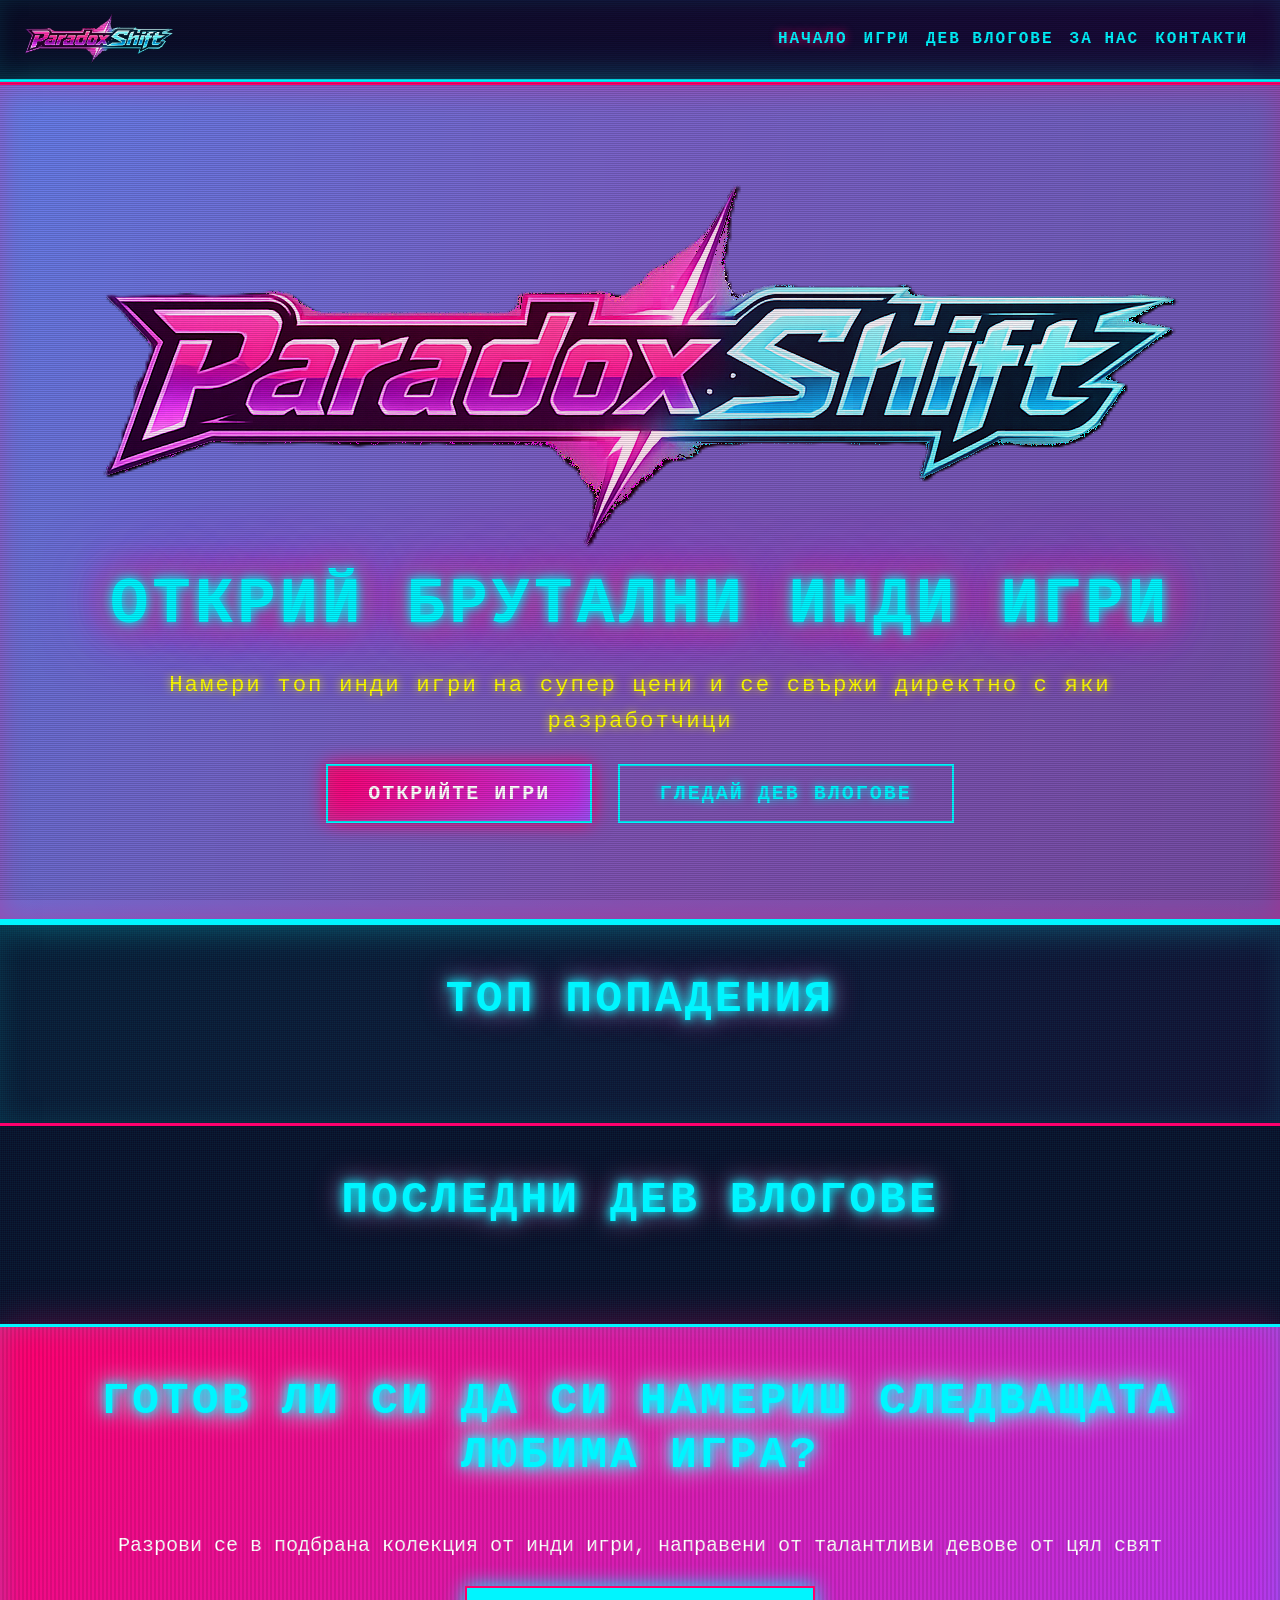
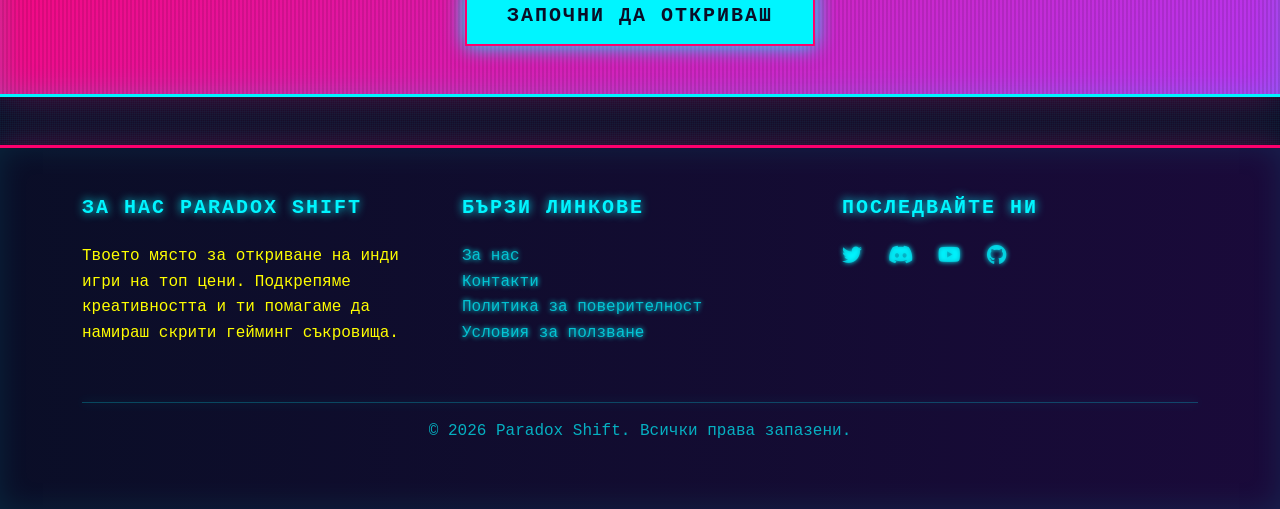
==== index.html @ 7554a859 "new update first page done, bg first page, about and contact page worked" ====
<!DOCTYPE html>
<html lang="bg">
<head>
    <meta charset="UTF-8">
    <meta name="viewport" content="width=device-width, initial-scale=1.0">
    <title>Paradox Shift - Открийте Indie Игри </title>
    
    <!--Bootstrap 5.3 CSS-->
    <link href="https://cdn.jsdelivr.net/npm/bootstrap@5.3.8/dist/css/bootstrap.min.css" rel="stylesheet" integrity="sha384-sRIl4kxILFvY47J16cr9ZwB07vP4J8+LH7qKQnuqkuIAvNWLzeN8tE5YBujZqJLB" crossorigin="anonymous">
    <!-- CSS -->
    <link rel="stylesheet" href="assets/css/style.css">
    <!-- Font Awesome -->
    <link rel="stylesheet" href="https://cdnjs.cloudflare.com/ajax/libs/font-awesome/6.4.0/css/all.min.css">
</head>
<body>
    <nav class="navbar navbar-expand-lg navbar-dark bg-dark sticky-top">
        <div class="container-fluid px-4">
            <a class="navbar-brand fw-bold" href="index.html">
                <img src="assets\media\images\ParadoxShiftLogo.png" alt = "Logo">
                </a>
            <button class="navbar-toggler" type="button" data-bs-toggle="collapse" data-bs-target="#navbarNav">
                <span class="navbar-toggler-icon"></span>
            </button>
            <div class="collapse navbar-collapse" id="navbarNav">
                <ul class="navbar-nav ms-auto">
                    <li class="nav-item"><a class="nav-link active" href="index.html">Начало</a></li>
                    <li class="nav-item"><a class="nav-link" href="pages/games.html">Игри</a></li>
                    <li class="nav-item"><a class="nav-link" href="pages/vlogs.html">Дев Влогове</a></li>
                    <li class="nav-item"><a class="nav-link" href="pages/about.html">За нас</a></li>
                    <li class="nav-item"><a class="nav-link" href="pages/contact.html">Контакти</a></li>
                </ul>
            </div>
        </div>
    </nav>
<!-- Hero Section -->
     <section class="hero bg-dark text-white py-5" style="background: linear-gradient(135deg, #667eea 0%, #764ba2 100%);">
        <div class="container py-5 text-center">
            <img src = "assets\media\images\ParadoxShiftLogo.png" alt = "Logo">
            <h1 class="display-4 fw-bold mb-4">Открий брутални инди игри</h1>
            <p class="lead mb-4">Намери топ инди игри на супер цени и се свържи директно с яки разработчици</p>
            <a href="pages/games.html" class="btn btn-primary btn-lg me-3">Открийте игри</a>
            <a href="pages/vlogs.html" class="btn btn-outline-light btn-lg">Гледай дев влогове</a>
        </div>
    </section>

    <!-- Featured Games  -->
    <section class="py-5 bg-light">
        <div class="container">
            <h2 class="text-center mb-5">Топ попадения</h2>
            <div id="featuredGames" class="row g-4">
            </div>
        </div>
    </section>

    <!-- Latest Vlogs  -->
    <section class="py-5">
        <div class="container">
            <h2 class="text-center mb-5">Последни дев влогове</h2>
            <div id="latestVlogs" class="row g-4">
            </div>
        </div>
    </section>

    <!-- CTA Section -->
    <section class="bg-primary text-white py-5">
        <div class="container text-center">
            <h2 class="mb-4">Готов ли си да си намериш следващата любима игра?</h2>
            <p class="lead mb-4">Разрови се в подбрана колекция от инди игри, направени от талантливи девове от цял свят</p>
            <a href="pages/games.html" class="btn btn-light btn-lg">Започни да откриваш</a>
        </div>
    </section>

    <footer class="bg-dark text-white py-5 mt-5">
        <div class="container">
            <div class="row">
                <div class="col-md-4 mb-4">
                    <h5>За нас Paradox Shift</h5>
                    <p>Твоето място за откриване на инди игри на топ цени. Подкрепяме креативността и ти помагаме да намираш скрити гейминг съкровища.</p>
                </div>
                <div class="col-md-4 mb-4">
                    <h5>Бързи линкове</h5>
                    <ul class="list-unstyled">
                        <li><a href="pages/about.html" class="text-white-50 text-decoration-none">За нас </a></li>
                        <li><a href="pages/contact.html" class="text-white-50 text-decoration-none">Контакти</a></li>
                        <li><a href="#" class="text-white-50 text-decoration-none">Политика за поверителност</a></li>
                        <li><a href="#" class="text-white-50 text-decoration-none">Условия за ползване</a></li>
                    </ul>
                </div>
                <div class="col-md-4 mb-4">
                    <h5>Последвайте ни</h5>
                    <a href="#" class="text-white-50 me-3 text-decoration-none"><i class="fab fa-twitter fa-lg"></i></a>
                    <a href="#" class="text-white-50 me-3 text-decoration-none"><i class="fab fa-discord fa-lg"></i></a>
                    <a href="#" class="text-white-50 me-3 text-decoration-none"><i class="fab fa-youtube fa-lg"></i></a>
                    <a href="#" class="text-white-50 text-decoration-none"><i class="fab fa-github fa-lg"></i></a>
                </div>
            </div>
            <hr class="bg-white-50">
            <p class="text-center text-white-50">© 2026 Paradox Shift. Всички права запазени.</p>
        </div>
    </footer>

    <script src="https://code.jquery.com/jquery-3.6.0.min.js"></script>
    <script src="https://cdn.jsdelivr.net/npm/bootstrap@5.3.0/dist/js/bootstrap.bundle.min.js"></script>
</body>
</html>
---- assets/css/style.css ----
:root {
    --neon-pink: #FF006E;
    --neon-cyan: #00F5FF;
    --neon-purple: #B537F2;
    --neon-green: #39FF14;
    --neon-yellow: #FFFF00;
    --dark-bg: #0a0e27;
    --grid-color: rgba(0, 245, 255, 0.03);
    --retro-red: #FF3333;
    --retro-blue: #0066FF;
}

* {
    margin: 0;
    padding: 0;
    box-sizing: border-box;
}

body {
    font-family: 'Courier New', 'Courier', monospace;
    background-color: var(--dark-bg);
    color: var(--neon-cyan);
    line-height: 1.6;
    background-image: 
        repeating-linear-gradient(
            0deg,
            rgba(0, 245, 255, 0.03) 0px,
            rgba(0, 245, 255, 0.03) 1px,
            transparent 1px,
            transparent 2px
        ),
        repeating-linear-gradient(
            90deg,
            rgba(0, 245, 255, 0.03) 0px,
            rgba(0, 245, 255, 0.03) 1px,
            transparent 1px,
            transparent 2px
        );
    background-size: 50px 50px;
    position: relative;
}

body::before {
    content: '';
    position: fixed;
    top: 0;
    left: 0;
    width: 100%;
    height: 100%;
    background: repeating-linear-gradient(
        0deg,
        rgba(0, 0, 0, 0.15),
        rgba(0, 0, 0, 0.15) 1px,
        transparent 1px,
        transparent 2px
    );
    pointer-events: none;
    z-index: 999;
}

/* blob-anim */

.blob-container {
    position: fixed;
    top: 0;
    left: 0;
    width: 100%;
    height: 100%;
    background: linear-gradient(135deg, #0a0e27 0%, #1a0a3a 100%);
    z-index: 0;
    overflow: hidden;
}

.blob {
    position: absolute;
    border-radius: 40% 60% 70% 30% / 40% 50% 60% 50%;
    background: linear-gradient(45deg, var(--neon-pink), var(--neon-purple));
    opacity: 0.4;
    filter: blur(80px);
    mix-blend-mode: screen;
    box-shadow: 0 0 80px var(--neon-pink), 0 0 120px var(--neon-purple);
}

.blob-1 {
    width: 400px;
    height: 400px;
    top: -10%;
    right: -5%;
    animation: blob-animation 8s infinite;
    background: linear-gradient(45deg, var(--neon-cyan), var(--neon-blue));
    box-shadow: 0 0 80px var(--neon-cyan), 0 0 120px var(--retro-blue);
}

.blob-2 {
    width: 350px;
    height: 350px;
    bottom: -10%;
    left: 5%;
    animation: blob-animation 9s infinite;
    animation-delay: -2s;
    background: linear-gradient(45deg, var(--neon-pink), var(--neon-yellow));
    box-shadow: 0 0 80px var(--neon-pink), 0 0 120px var(--neon-yellow);
}

.blob-3 {
    width: 300px;
    height: 300px;
    top: 50%;
    left: 50%;
    animation: blob-animation 7s infinite;
    animation-delay: -4s;
    background: linear-gradient(45deg, var(--neon-purple), var(--neon-green));
    box-shadow: 0 0 80px var(--neon-purple), 0 0 120px var(--neon-green);
}

@keyframes blob-animation {
    0%, 100% {
        transform: translate(0, 0) scale(1);
    }
    25% {
        transform: translate(30px, -50px) scale(1.1);
    }
    50% {
        transform: translate(-20px, 20px) scale(0.9);
    }
    75% {
        transform: translate(50px, 50px) scale(1.05);
    }
}

/* navbar */

.navbar {
    background: linear-gradient(90deg, var(--dark-bg) 0%, #1a0a3a 100%) !important;
    border-bottom: 3px solid var(--neon-cyan);
    box-shadow: 0 0 20px rgba(0, 245, 255, 0.5), inset 0 0 20px rgba(0, 245, 255, 0.1);
    backdrop-filter: blur(10px);
}



.nav-link {
    color: var(--neon-cyan) !important;
    font-weight: 600;
    letter-spacing: 2px;
    position: relative;
    transition: all 0.3s ease;
    text-transform: uppercase;
}

.nav-link::after {
    content: '';
    position: absolute;
    bottom: -5px;
    left: 0;
    width: 0;
    height: 2px;
    background: var(--neon-pink);
    box-shadow: 0 0 10px var(--neon-pink);
    transition: width 0.3s ease;
}

.nav-link:hover {
    color: var(--neon-pink) !important;
    text-shadow: 0 0 10px var(--neon-pink);
}

.nav-link:hover::after {
    width: 100%;
}

.nav-link.active {
    color: var(--neon-pink) !important;
    text-shadow: 0 0 10px var(--neon-pink);
}

/* hero section*/

.hero {
    background: linear-gradient(135deg, rgba(255, 0, 110, 0.1) 0%, rgba(181, 55, 242, 0.1) 100%);
    backdrop-filter: blur(10px);
    border-top: 3px solid var(--neon-pink);
    border-bottom: 3px solid var(--neon-cyan);
    min-height: 500px;
    display: flex;
    align-items: center;
    position: relative;
    overflow: hidden;
    box-shadow: 
        inset 0 0 30px rgba(255, 0, 110, 0.3),
        0 0 40px rgba(0, 245, 255, 0.3);
}

.hero::before {
    content: '';
    position: absolute;
    top: 0;
    left: 0;
    right: 0;
    bottom: 0;
    background: linear-gradient(90deg, transparent 0%, rgba(255, 0, 110, 0.1) 50%, transparent 100%);
    animation: shimmer 3s infinite;
    pointer-events: none;
}

@keyframes shimmer {
    0%, 100% {
        transform: translateX(-100%);
    }
    50% {
        transform: translateX(100%);
    }
}

.hero h1 {
    font-size: 4rem;
    font-weight: 900;
    letter-spacing: 4px;
    text-transform: uppercase;
    color: var(--neon-cyan);
    text-shadow: 
        0 0 10px var(--neon-cyan),
        0 0 20px var(--neon-cyan),
        0 0 30px var(--neon-pink),
        0 0 40px var(--neon-pink),
        0 0 70px var(--neon-purple),
        0 0 80px var(--neon-purple);
    animation: neon-flicker 0.15s infinite;
    position: relative;
    z-index: 1;
}

.hero p {
    font-size: 1.4rem;
    color: var(--neon-yellow);
    text-shadow: 0 0 10px var(--neon-yellow);
    letter-spacing: 2px;
    animation: neon-flicker 0.15s infinite 0.05s;
    position: relative;
    z-index: 1;
}

@keyframes neon-flicker {
    0%, 19%, 21%, 23%, 25%, 54%, 56%, 100% {
        text-shadow: 0 0 10px rgba(255, 0, 110, 0.8), 0 0 20px rgba(255, 0, 110, 0.8);
        opacity: 1;
    }
    20%, 24%, 55% {
        text-shadow: none;
        opacity: 0.8;
    }
}

/* buttons */

.btn {
    border-radius: 0;
    padding: 0.8rem 2.5rem;
    font-weight: 700;
    letter-spacing: 2px;
    text-transform: uppercase;
    position: relative;
    border: 2px solid;
    transition: all 0.3s ease;
    font-family: 'Courier New', monospace;
}

.btn-primary {
    background: linear-gradient(135deg, var(--neon-pink) 0%, var(--neon-purple) 100%);
    border-color: var(--neon-cyan);
    color: white;
    box-shadow: 
        0 0 20px var(--neon-pink),
        inset 0 0 20px rgba(0, 245, 255, 0.2);
}

.btn-primary:hover {
    background: linear-gradient(135deg, var(--neon-cyan) 0%, var(--neon-green) 100%);
    border-color: var(--neon-pink);
    color: var(--dark-bg);
    box-shadow: 
        0 0 30px var(--neon-cyan),
        0 0 40px var(--neon-green),
        inset 0 0 20px rgba(255, 0, 110, 0.2);
    transform: translateY(-3px);
}

.btn-primary:active {
    transform: translateY(-1px);
}

.btn-outline-light {
    border-color: var(--neon-cyan);
    color: var(--neon-cyan);
    text-shadow: 0 0 10px var(--neon-cyan);
}

.btn-outline-light:hover {
    background: var(--neon-cyan);
    color: var(--dark-bg);
    box-shadow: 0 0 30px var(--neon-cyan);
    text-shadow: none;
}

.btn-light {
    background: var(--neon-cyan);
    border-color: var(--neon-pink);
    color: var(--dark-bg);
    font-weight: 700;
    box-shadow: 0 0 20px var(--neon-cyan);
}

.btn-light:hover {
    background: var(--neon-pink);
    color: white;
    box-shadow: 0 0 30px var(--neon-pink);
    border-color: var(--neon-cyan);
}

/* sections */

section {
    position: relative;
    z-index: 1;
}

section h2 {
    font-size: 2.8rem;
    font-weight: 900;
    letter-spacing: 3px;
    text-transform: uppercase;
    margin-bottom: 3rem;
    position: relative;
    padding-bottom: 1.5rem;
    color: var(--neon-cyan);
    text-shadow: 
        0 0 10px var(--neon-cyan),
        0 0 20px var(--neon-cyan),
        0 0 30px var(--neon-pink);
}

section h2 span::after {
    content: '';
    position: absolute;
    bottom: 0;
    left: 50%;
    transform: translateX(-50%);
    width: 200px;
    height: 4px;
    background: linear-gradient(90deg, transparent, var(--neon-cyan), transparent);
    box-shadow: 0 0 20px var(--neon-cyan);
}

/*featured game section*/
.bg-light {
    background: linear-gradient(135deg, rgba(0, 245, 255, 0.05) 0%, rgba(181, 55, 242, 0.05) 100%) !important;
    border-top: 3px solid var(--neon-cyan);
    border-bottom: 3px solid var(--neon-pink);
    box-shadow: inset 0 0 30px rgba(0, 245, 255, 0.1);
}

/* cta section */

.bg-primary {
    background: linear-gradient(135deg, var(--neon-pink) 0%, var(--neon-purple) 100%) !important;
    border-top: 3px solid var(--neon-cyan);
    border-bottom: 3px solid var(--neon-cyan);
    box-shadow: 
        inset 0 0 30px rgba(0, 245, 255, 0.2),
        0 0 40px rgba(255, 0, 110, 0.3);
    position: relative;
}

.bg-primary::before {
    content: '';
    position: absolute;
    top: 0;
    left: 0;
    right: 0;
    bottom: 0;
    background: repeating-linear-gradient(
        90deg,
        transparent,
        transparent 2px,
        rgba(0, 0, 0, 0.1) 2px,
        rgba(0, 0, 0, 0.1) 4px
    );
    pointer-events: none;
}

.bg-primary h2 {
    color: var(--neon-cyan);
    text-shadow: 
        0 0 10px var(--neon-cyan),
        0 0 20px var(--neon-cyan),
        0 0 30px white;
}

/* footer */

footer {
    background: linear-gradient(90deg, var(--dark-bg) 0%, #1a0a3a 100%);
    border-top: 3px solid var(--neon-pink);
    box-shadow: 0 0 30px rgba(255, 0, 110, 0.3), inset 0 0 30px rgba(0, 245, 255, 0.1);
    position: relative;
}

footer h5 {
    color: var(--neon-cyan);
    text-transform: uppercase;
    font-weight: 900;
    letter-spacing: 2px;
    text-shadow: 0 0 10px var(--neon-cyan);
    margin-bottom: 1.5rem;
}

footer p {
    color: var(--neon-yellow);
}

footer a {
    color: var(--neon-cyan);
    text-decoration: none;
    transition: all 0.3s ease;
    text-shadow: 0 0 5px var(--neon-cyan);
}

footer a:hover {
    color: var(--neon-pink);
    text-shadow: 0 0 10px var(--neon-pink);
}

footer hr {
    border-color: var(--neon-cyan) !important;
    box-shadow: 0 0 10px var(--neon-cyan);
}
/* ==========================================
   FORMS
   ========================================== */

.form-control,
.form-select {
    background: linear-gradient(135deg, rgba(0, 245, 255, 0.05) 0%, rgba(181, 55, 242, 0.05) 100%);
    border: 2px solid var(--neon-cyan);
    color: var(--neon-cyan);
    border-radius: 0;
    padding: 0.75rem 1.5rem;
    transition: all 0.3s ease;
    box-shadow: inset 0 0 10px rgba(0, 245, 255, 0.1);
}

.form-control::placeholder {
    color: rgba(0, 245, 255, 0.5);
}

.form-control:focus,
.form-select:focus {
    border-color: var(--neon-pink);
    box-shadow: 
        0 0 20px var(--neon-pink),
        inset 0 0 10px rgba(255, 0, 110, 0.2);
    color: var(--neon-pink);
}

.form-label {
    color: var(--neon-cyan);
    font-weight: 700;
    text-transform: uppercase;
    letter-spacing: 1px;
    text-shadow: 0 0 5px var(--neon-cyan);
}

/* ==========================================
   UTILITIES
   ========================================== */

.text-white-50 {
    color: rgba(0, 245, 255, 0.7) !important;
}

.text-white-50:hover {
    color: var(--neon-pink) !important;
}

/* Content above background */
body > *:not(.blob-container) {
    position: relative;
    z-index: 1;
}

/* Remove default styles interference */
.navbar-dark .navbar-nav .nav-link {
    color: var(--neon-cyan) !important;
}
/*Logo size */
.navbar-brand img {
    width: 150px;
    height: auto;
    margin-right: 10px;
}

/* Or if using an icon with text */
.navbar-brand {
    max-width: 200px;
}

.about-section {
    padding: 2rem;
    background: linear-gradient(135deg, rgba(0, 245, 255, 0.1) 0%, rgba(181, 55, 242, 0.1) 100%);
    border: 2px solid var(--neon-cyan);
    border-radius: 0;
    box-shadow: 0 0 20px rgba(0, 245, 255, 0.3);
}

.about-section h2 {
    margin-bottom: 1.5rem;
}

.about-section p {
    color: var(--neon-cyan);
    line-height: 1.8;
    margin-bottom: 1.5rem;
}

.mission-image {
    text-align: center;
    color: var(--neon-pink);
    font-size: 6rem;
    animation: float-icon 3s ease-in-out infinite;
}

@keyframes float-icon {
    0%, 100% {
        transform: translateY(0);
    }
    50% {
        transform: translateY(-20px);
    }
}

/* Value Cards */
.value-card {
    background: linear-gradient(135deg, rgba(255, 0, 110, 0.1) 0%, rgba(181, 55, 242, 0.1) 100%);
    border: 2px solid var(--neon-pink);
    padding: 2rem;
    text-align: center;
    transition: all 0.3s ease;
    border-radius: 0;
    box-shadow: 0 0 15px rgba(255, 0, 110, 0.3);
}

.value-card:hover {
    border-color: var(--neon-cyan);
    box-shadow: 0 0 25px rgba(0, 245, 255, 0.5);
    transform: translateY(-10px);
}

.value-icon {
    font-size: 3rem;
    color: var(--neon-cyan);
    margin-bottom: 1rem;
    text-shadow: 0 0 20px var(--neon-cyan);
}

.value-card h4 {
    color: var(--neon-yellow);
    text-transform: uppercase;
    letter-spacing: 2px;
    font-weight: 700;
    margin-bottom: 1rem;
    text-shadow: 0 0 10px var(--neon-yellow);
}

.value-card p {
    color: var(--neon-cyan);
}

/* Team Members */
.team-member {
    background: linear-gradient(135deg, rgba(181, 55, 242, 0.1) 0%, rgba(0, 245, 255, 0.1) 100%);
    border: 2px solid var(--neon-purple);
    padding: 2rem;
    text-align: center;
    transition: all 0.3s ease;
    border-radius: 0;
    box-shadow: 0 0 15px rgba(181, 55, 242, 0.3);
}

.team-member:hover {
    border-color: var(--neon-cyan);
    box-shadow: 0 0 25px rgba(0, 245, 255, 0.5);
    transform: scale(1.05);
}

.member-avatar {
    color: var(--neon-cyan);
    margin-bottom: 1.5rem;
    text-shadow: 0 0 20px var(--neon-cyan);
}

.team-member h4 {
    color: var(--neon-yellow);
    text-transform: uppercase;
    letter-spacing: 2px;
    font-weight: 700;
    margin-bottom: 0.5rem;
    text-shadow: 0 0 10px var(--neon-yellow);
}

.team-member .role {
    color: var(--neon-pink);
    font-weight: 700;
    text-transform: uppercase;
    letter-spacing: 1px;
    margin-bottom: 1rem;
}

.team-member .description {
    color: var(--neon-cyan);
    font-size: 0.9rem;
}

/* Stats Section */
.stat-card {
    background: linear-gradient(135deg, rgba(0, 245, 255, 0.1) 0%, rgba(255, 0, 110, 0.1) 100%);
    border: 2px solid var(--neon-cyan);
    padding: 2rem;
    border-radius: 0;
    box-shadow: 0 0 20px rgba(0, 245, 255, 0.3);
    transition: all 0.3s ease;
}

.stat-card:hover {
    border-color: var(--neon-pink);
    box-shadow: 0 0 30px rgba(255, 0, 110, 0.5);
    transform: translateY(-5px);
}

.stat-number h3 {
    color: var(--neon-pink);
    font-size: 2.5rem;
    font-weight: 900;
    text-shadow: 0 0 20px var(--neon-pink);
    margin-bottom: 0.5rem;
}

.stat-card p {
    color: var(--neon-cyan);
    font-weight: 700;
    text-transform: uppercase;
    letter-spacing: 1px;
}

/* ==========================================
   CONTACT PAGE STYLES
   ========================================== */

.contact-form-container {
    background: linear-gradient(135deg, rgba(0, 245, 255, 0.1) 0%, rgba(181, 55, 242, 0.1) 100%);
    border: 2px solid var(--neon-cyan);
    padding: 3rem;
    border-radius: 0;
    box-shadow: 
        0 0 30px rgba(0, 245, 255, 0.3),
        inset 0 0 20px rgba(0, 245, 255, 0.1);
}

.contact-form-container h2 {
    margin-bottom: 2rem;
}

/* Contact Info Cards */
.contact-info-card {
    background: linear-gradient(135deg, rgba(255, 0, 110, 0.1) 0%, rgba(181, 55, 242, 0.1) 100%);
    border: 2px solid var(--neon-pink);
    padding: 2rem;
    border-radius: 0;
    box-shadow: 0 0 20px rgba(255, 0, 110, 0.3);
    transition: all 0.3s ease;
}

.contact-info-card:hover {
    border-color: var(--neon-cyan);
    box-shadow: 0 0 30px rgba(0, 245, 255, 0.5);
    transform: translateY(-5px);
}

.info-icon {
    font-size: 2rem;
    color: var(--neon-cyan);
    margin-bottom: 1rem;
    text-shadow: 0 0 15px var(--neon-cyan);
}

.contact-info-card h5 {
    color: var(--neon-yellow);
    text-transform: uppercase;
    letter-spacing: 2px;
    font-weight: 700;
    margin-bottom: 1rem;
    text-shadow: 0 0 10px var(--neon-yellow);
}

.contact-info-card p {
    color: var(--neon-cyan);
    margin-bottom: 0.5rem;
}

.contact-info-card .small {
    color: rgba(0, 245, 255, 0.7);
}

.contact-link {
    color: var(--neon-pink);
    text-decoration: none;
    transition: all 0.3s ease;
    text-shadow: 0 0 10px var(--neon-pink);
}

.contact-link:hover {
    color: var(--neon-cyan);
    text-shadow: 0 0 15px var(--neon-cyan);
}

/* Social Links */
.social-links {
    display: flex;
    flex-wrap: wrap;
    justify-content: center;
    gap: 2rem;
}

.social-link {
    display: flex;
    flex-direction: column;
    align-items: center;
    gap: 0.5rem;
    color: var(--neon-cyan);
    text-decoration: none;
    transition: all 0.3s ease;
    padding: 1.5rem;
    border: 2px solid var(--neon-cyan);
    border-radius: 0;
    box-shadow: 0 0 15px rgba(0, 245, 255, 0.3);
    font-weight: 700;
    text-transform: uppercase;
    letter-spacing: 1px;
    font-size: 1.2rem;
}

.social-link i {
    font-size: 2rem;
}

.social-link:hover {
    color: var(--neon-pink);
    border-color: var(--neon-pink);
    box-shadow: 0 0 25px rgba(255, 0, 110, 0.5);
    transform: translateY(-5px);
}

/* Accordion Styling */
.accordion-item {
    background: linear-gradient(135deg, rgba(0, 245, 255, 0.05) 0%, rgba(181, 55, 242, 0.05) 100%);
    border: 1px solid var(--neon-cyan);
    margin-bottom: 1rem;
    border-radius: 0;
}

.accordion-button {
    background: transparent;
    color: var(--neon-cyan);
    font-weight: 700;
    text-transform: uppercase;
    letter-spacing: 1px;
    box-shadow: none;
    border: none;
}

.accordion-button:not(.collapsed) {
    background: linear-gradient(135deg, rgba(0, 245, 255, 0.1) 0%, rgba(181, 55, 242, 0.1) 100%);
    color: var(--neon-pink);
    box-shadow: inset 0 0 10px rgba(0, 245, 255, 0.1);
}

.accordion-button:hover {
    color: var(--neon-pink);
}

.accordion-body {
    color: var(--neon-cyan);
    border-top: 1px solid var(--neon-cyan);
}

/* Form Styling Enhancements */
.form-check-input {
    border: 2px solid var(--neon-cyan);
    background-color: transparent;
}

.form-check-input:checked {
    background-color: var(--neon-pink);
    border-color: var(--neon-pink);
    box-shadow: 0 0 10px var(--neon-pink);
}

.form-check-label {
    color: var(--neon-cyan);
    margin-left: 0.5rem;
}
/* ==========================================
   RESPONSIVE DESIGN
   ========================================== */

@media (max-width: 768px) {
    .hero h1 {
        font-size: 2.5rem;
    }

    section h2 {
        font-size: 2rem;
    }

    .navbar-brand {
        font-size: 1.4rem;
    }

    .btn {
        padding: 0.7rem 1.8rem;
        font-size: 0.9rem;
    }
}

@media (max-width: 480px) {
    .hero h1 {
        font-size: 1.8rem;
    }

    .hero p {
        font-size: 1rem;
    }

    section h2 {
        font-size: 1.5rem;
    }

    .game-card img {
        height: 180px;
    }
}
/* ==========================================
   RESPONSIVE CONTACT
   ========================================== */

@media (max-width: 768px) {
    .contact-form-container {
        padding: 1.5rem;
    }

    .social-links {
        gap: 1rem;
    }

    .social-link {
        padding: 1rem;
        font-size: 0.9rem;
    }

    .social-link i {
        font-size: 1.5rem;
    }
}
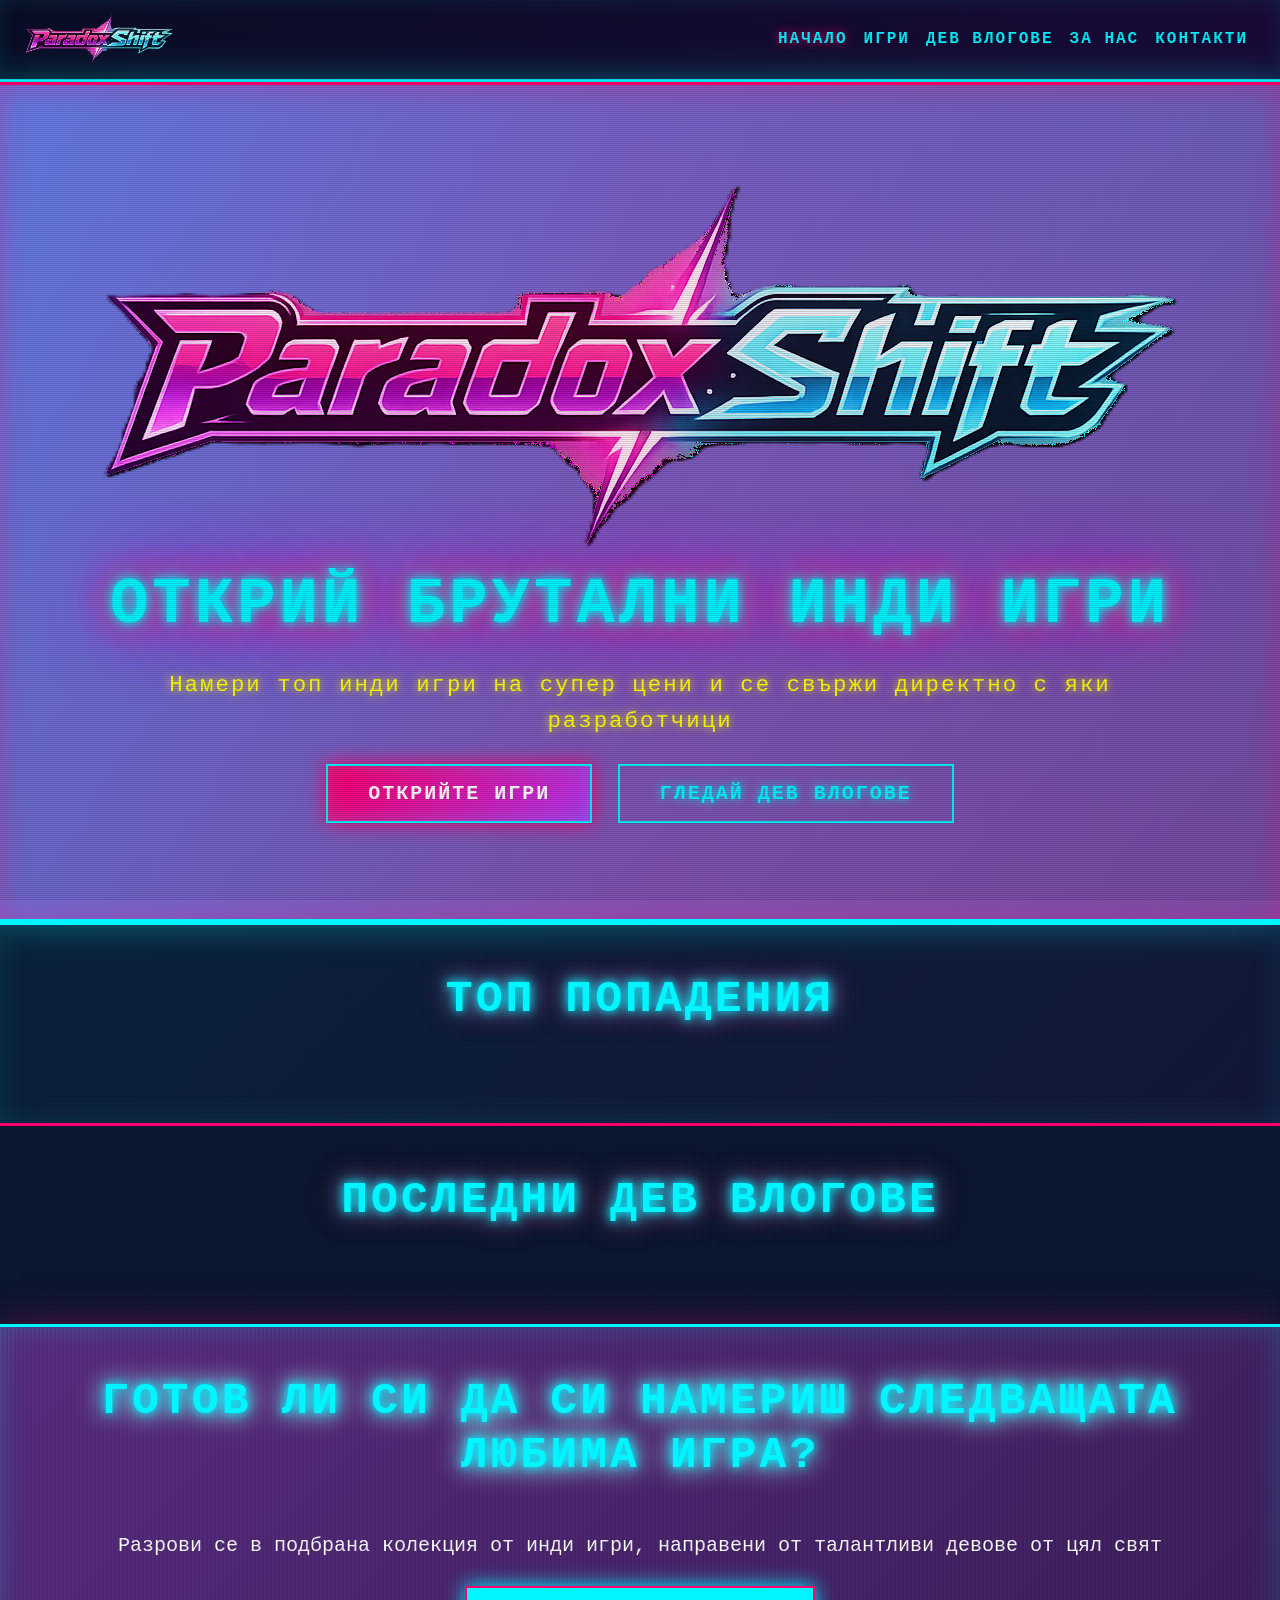
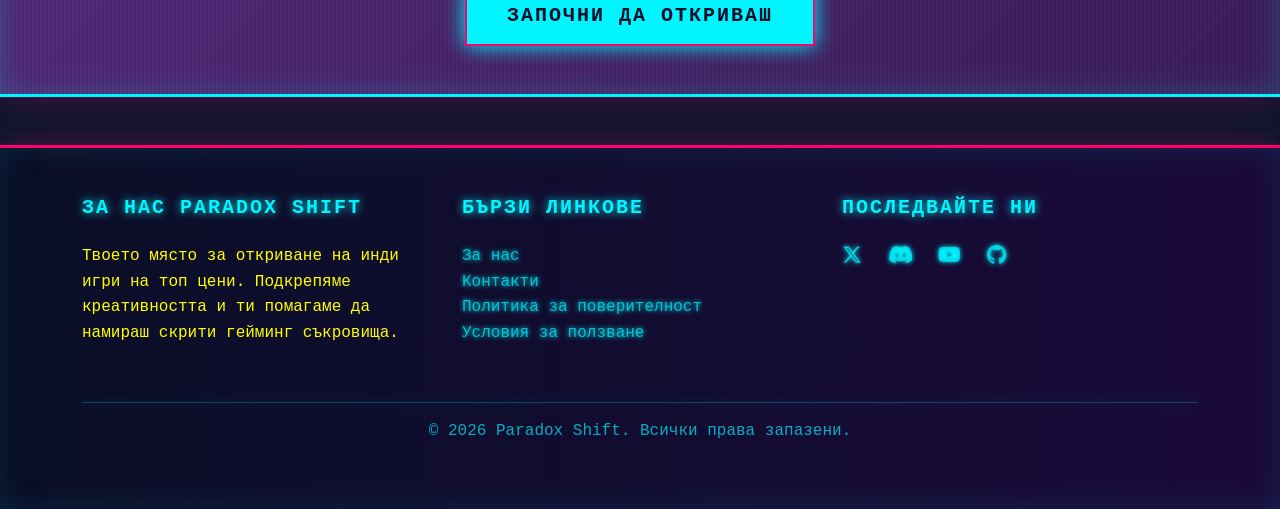
==== commit 81a02623: "contact page done bg contact page,twitter icon changed to X icon , minor fixes" ====
--- a/index.html
+++ b/index.html
@@ -10,13 +10,14 @@
     <!-- CSS -->
     <link rel="stylesheet" href="assets/css/style.css">
     <!-- Font Awesome -->
-    <link rel="stylesheet" href="https://cdnjs.cloudflare.com/ajax/libs/font-awesome/6.4.0/css/all.min.css">
+    <link rel="stylesheet" href="https://cdnjs.cloudflare.com/ajax/libs/font-awesome/6.4.2/css/all.min.css">
 </head>
 <body>
+    <!-- Navbar -->
     <nav class="navbar navbar-expand-lg navbar-dark bg-dark sticky-top">
         <div class="container-fluid px-4">
             <a class="navbar-brand fw-bold" href="index.html">
-                <img src="assets\media\images\ParadoxShiftLogo.png" alt = "Logo">
+                <img src="assets/media/images/ParadoxShiftLogo.png" alt = "Logo">
                 </a>
             <button class="navbar-toggler" type="button" data-bs-toggle="collapse" data-bs-target="#navbarNav">
                 <span class="navbar-toggler-icon"></span>
@@ -35,7 +36,7 @@
 <!-- Hero Section -->
      <section class="hero bg-dark text-white py-5" style="background: linear-gradient(135deg, #667eea 0%, #764ba2 100%);">
         <div class="container py-5 text-center">
-            <img src = "assets\media\images\ParadoxShiftLogo.png" alt = "Logo">
+            <img src = "assets/media/images/ParadoxShiftLogo.png" alt = "Logo" class = logimage>
             <h1 class="display-4 fw-bold mb-4">Открий брутални инди игри</h1>
             <p class="lead mb-4">Намери топ инди игри на супер цени и се свържи директно с яки разработчици</p>
             <a href="pages/games.html" class="btn btn-primary btn-lg me-3">Открийте игри</a>
@@ -69,7 +70,7 @@
             <a href="pages/games.html" class="btn btn-light btn-lg">Започни да откриваш</a>
         </div>
     </section>
-
+    <!-- Footer -->
     <footer class="bg-dark text-white py-5 mt-5">
         <div class="container">
             <div class="row">
@@ -88,7 +89,7 @@
                 </div>
                 <div class="col-md-4 mb-4">
                     <h5>Последвайте ни</h5>
-                    <a href="#" class="text-white-50 me-3 text-decoration-none"><i class="fab fa-twitter fa-lg"></i></a>
+                    <a href="#" class="text-white-50 me-3 text-decoration-none"><i class="fa-brands fa-x-twitter fa-lg"></i></a>
                     <a href="#" class="text-white-50 me-3 text-decoration-none"><i class="fab fa-discord fa-lg"></i></a>
                     <a href="#" class="text-white-50 me-3 text-decoration-none"><i class="fab fa-youtube fa-lg"></i></a>
                     <a href="#" class="text-white-50 text-decoration-none"><i class="fab fa-github fa-lg"></i></a>
--- a/assets/css/style.css
+++ b/assets/css/style.css
@@ -363,7 +363,7 @@
 /* cta section */
 
 .bg-primary {
-    background: linear-gradient(135deg, var(--neon-pink) 0%, var(--neon-purple) 100%) !important;
+    background: linear-gradient(135deg, #5a2d82 0%, #3d1f5c 100%) !important;
     border-top: 3px solid var(--neon-cyan);
     border-bottom: 3px solid var(--neon-cyan);
     box-shadow: 
@@ -500,9 +500,11 @@
     margin-right: 10px;
 }
 
-/* Or if using an icon with text */
 .navbar-brand {
     max-width: 200px;
+}
+.logoimage{
+    height: auto;
 }
 
 .about-section {
@@ -848,6 +850,10 @@
     .game-card img {
         height: 180px;
     }
+    .logimage{
+        max-width: 40px;
+        max-height: 40px;
+    }
 }
 /* ==========================================
    RESPONSIVE CONTACT
@@ -870,5 +876,10 @@
     .social-link i {
         font-size: 1.5rem;
     }
-}
-
+    .logimage{
+        max-width: 35px;
+        max-height: 35px;
+    }
+}
+
+
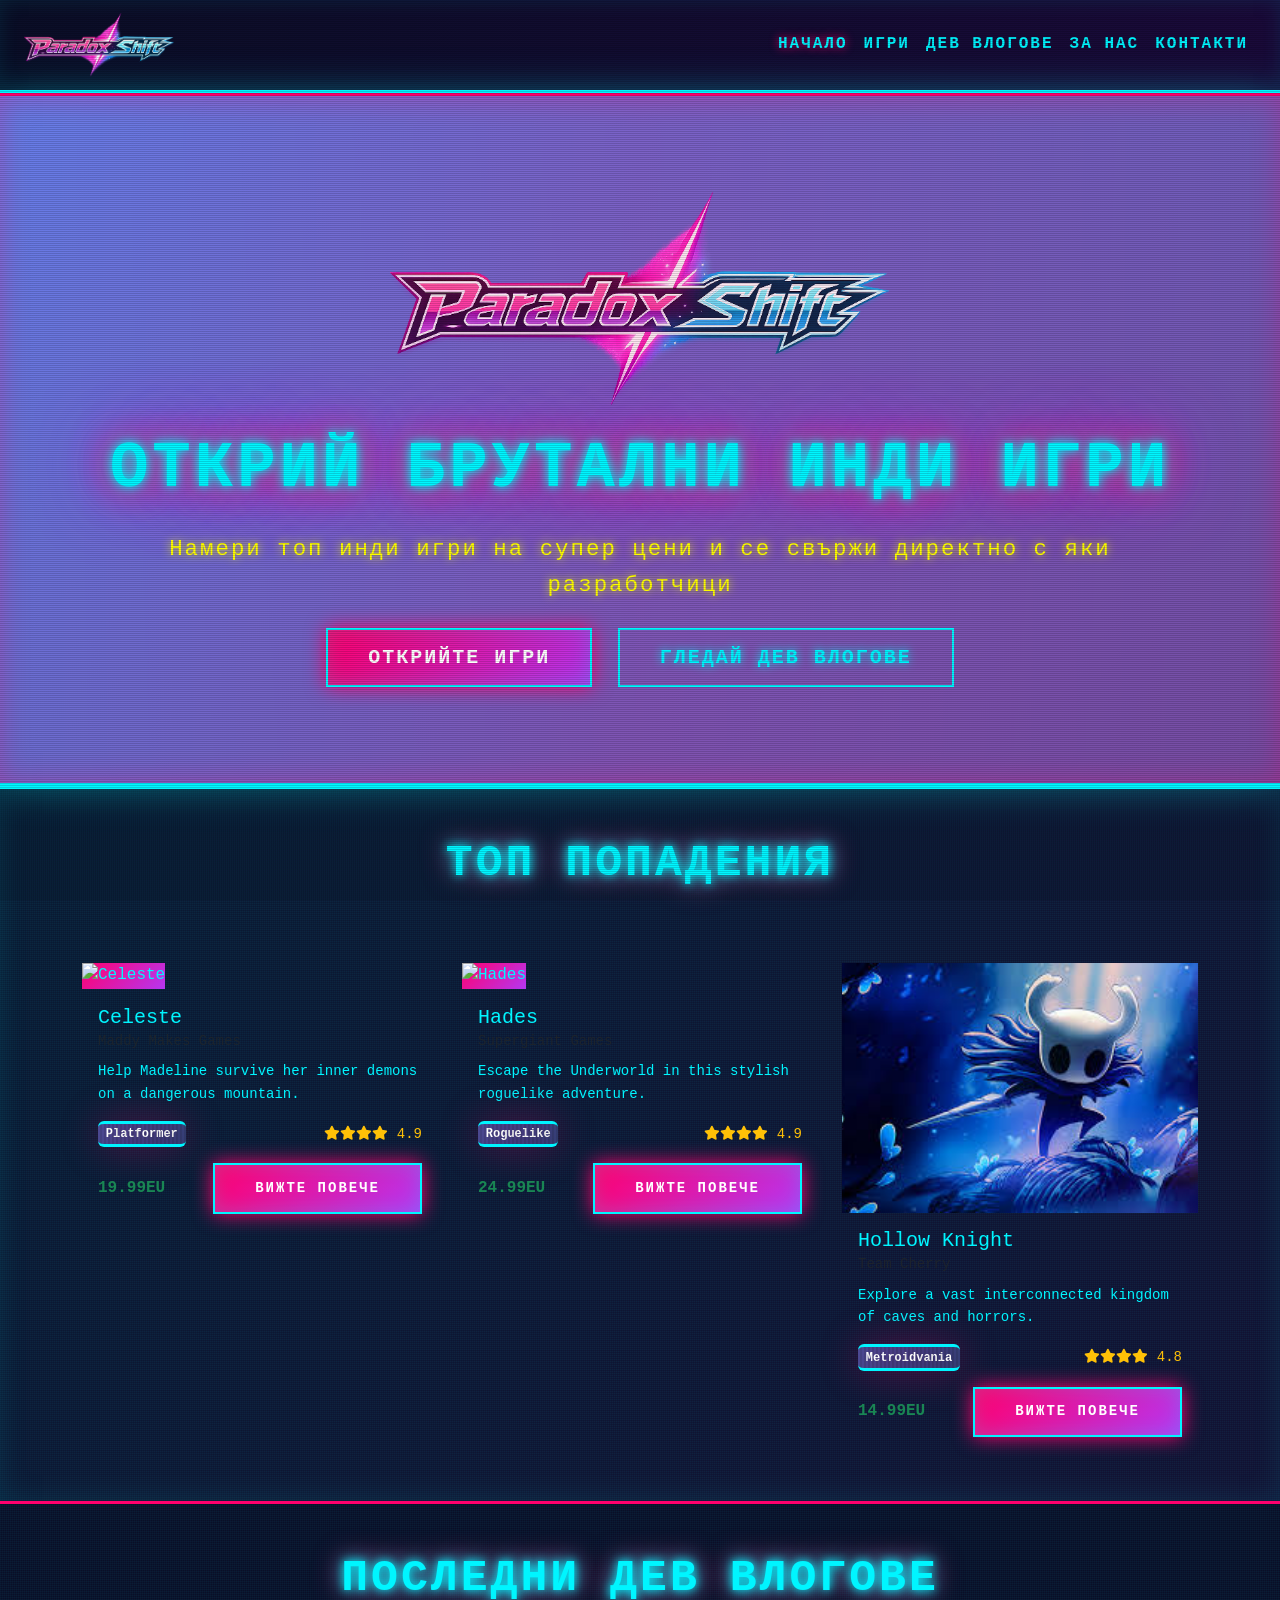
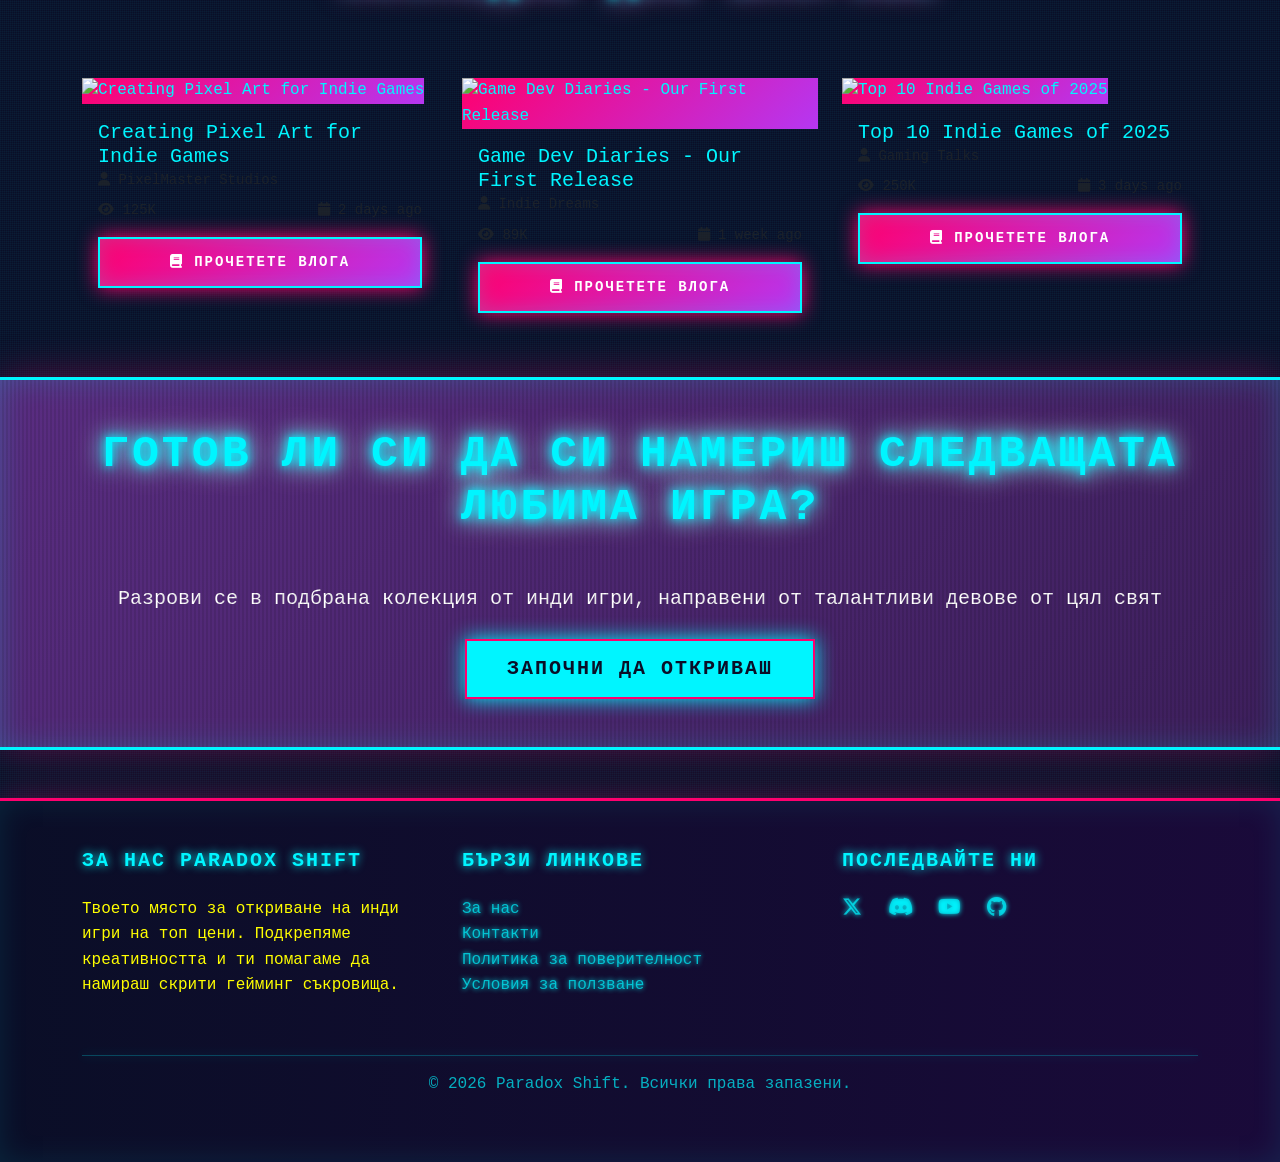
==== commit 84948efa: "Large update(contact,vlogs and games test) added contact page,games,vlogs,dedicated vlogs and games " ====
--- a/index.html
+++ b/index.html
@@ -4,7 +4,7 @@
     <meta charset="UTF-8">
     <meta name="viewport" content="width=device-width, initial-scale=1.0">
     <title>Paradox Shift - Открийте Indie Игри </title>
-    
+    <link rel="icon" href="../assets/media/images/icon.png" type="image/png">
     <!--Bootstrap 5.3 CSS-->
     <link href="https://cdn.jsdelivr.net/npm/bootstrap@5.3.8/dist/css/bootstrap.min.css" rel="stylesheet" integrity="sha384-sRIl4kxILFvY47J16cr9ZwB07vP4J8+LH7qKQnuqkuIAvNWLzeN8tE5YBujZqJLB" crossorigin="anonymous">
     <!-- CSS -->
@@ -17,7 +17,7 @@
     <nav class="navbar navbar-expand-lg navbar-dark bg-dark sticky-top">
         <div class="container-fluid px-4">
             <a class="navbar-brand fw-bold" href="index.html">
-                <img src="assets/media/images/ParadoxShiftLogo.png" alt = "Logo">
+                <img src="assets/media/images/ParadoxShiftLogo.png" alt = "ParadoxShiftLogo">
                 </a>
             <button class="navbar-toggler" type="button" data-bs-toggle="collapse" data-bs-target="#navbarNav">
                 <span class="navbar-toggler-icon"></span>
@@ -36,7 +36,7 @@
 <!-- Hero Section -->
      <section class="hero bg-dark text-white py-5" style="background: linear-gradient(135deg, #667eea 0%, #764ba2 100%);">
         <div class="container py-5 text-center">
-            <img src = "assets/media/images/ParadoxShiftLogo.png" alt = "Logo" class = logimage>
+            <img src = "assets/media/images/ParadoxShiftLogo.png" alt = "ParadoxShiftLogo" class = "hero-logo mb-4">
             <h1 class="display-4 fw-bold mb-4">Открий брутални инди игри</h1>
             <p class="lead mb-4">Намери топ инди игри на супер цени и се свържи директно с яки разработчици</p>
             <a href="pages/games.html" class="btn btn-primary btn-lg me-3">Открийте игри</a>
@@ -99,8 +99,9 @@
             <p class="text-center text-white-50">© 2026 Paradox Shift. Всички права запазени.</p>
         </div>
     </footer>
-
     <script src="https://code.jquery.com/jquery-3.6.0.min.js"></script>
     <script src="https://cdn.jsdelivr.net/npm/bootstrap@5.3.0/dist/js/bootstrap.bundle.min.js"></script>
+    <script src="assets/js/games-data.js"></script>
+    <script src="assets/js/main.js"></script>
 </body>
 </html>
--- a/assets/css/style.css
+++ b/assets/css/style.css
@@ -59,76 +59,6 @@
     z-index: 999;
 }
 
-/* blob-anim */
-
-.blob-container {
-    position: fixed;
-    top: 0;
-    left: 0;
-    width: 100%;
-    height: 100%;
-    background: linear-gradient(135deg, #0a0e27 0%, #1a0a3a 100%);
-    z-index: 0;
-    overflow: hidden;
-}
-
-.blob {
-    position: absolute;
-    border-radius: 40% 60% 70% 30% / 40% 50% 60% 50%;
-    background: linear-gradient(45deg, var(--neon-pink), var(--neon-purple));
-    opacity: 0.4;
-    filter: blur(80px);
-    mix-blend-mode: screen;
-    box-shadow: 0 0 80px var(--neon-pink), 0 0 120px var(--neon-purple);
-}
-
-.blob-1 {
-    width: 400px;
-    height: 400px;
-    top: -10%;
-    right: -5%;
-    animation: blob-animation 8s infinite;
-    background: linear-gradient(45deg, var(--neon-cyan), var(--neon-blue));
-    box-shadow: 0 0 80px var(--neon-cyan), 0 0 120px var(--retro-blue);
-}
-
-.blob-2 {
-    width: 350px;
-    height: 350px;
-    bottom: -10%;
-    left: 5%;
-    animation: blob-animation 9s infinite;
-    animation-delay: -2s;
-    background: linear-gradient(45deg, var(--neon-pink), var(--neon-yellow));
-    box-shadow: 0 0 80px var(--neon-pink), 0 0 120px var(--neon-yellow);
-}
-
-.blob-3 {
-    width: 300px;
-    height: 300px;
-    top: 50%;
-    left: 50%;
-    animation: blob-animation 7s infinite;
-    animation-delay: -4s;
-    background: linear-gradient(45deg, var(--neon-purple), var(--neon-green));
-    box-shadow: 0 0 80px var(--neon-purple), 0 0 120px var(--neon-green);
-}
-
-@keyframes blob-animation {
-    0%, 100% {
-        transform: translate(0, 0) scale(1);
-    }
-    25% {
-        transform: translate(30px, -50px) scale(1.1);
-    }
-    50% {
-        transform: translate(-20px, 20px) scale(0.9);
-    }
-    75% {
-        transform: translate(50px, 50px) scale(1.05);
-    }
-}
-
 /* navbar */
 
 .navbar {
@@ -832,6 +762,10 @@
         padding: 0.7rem 1.8rem;
         font-size: 0.9rem;
     }
+    .hero-logo{
+        max-width: 100px;
+        max-height:100px;
+    }
 }
 
 @media (max-width: 480px) {
@@ -854,32 +788,47 @@
         max-width: 40px;
         max-height: 40px;
     }
-}
+    .hero-logo{
+        max-width: 100px;
+        max-height:100px;
+    }
+}
+
 /* ==========================================
-   RESPONSIVE CONTACT
+   HERO LOGO SIZING
    ========================================== */
 
-@media (max-width: 768px) {
-    .contact-form-container {
-        padding: 1.5rem;
-    }
-
-    .social-links {
-        gap: 1rem;
-    }
-
-    .social-link {
-        padding: 1rem;
-        font-size: 0.9rem;
-    }
-
-    .social-link i {
-        font-size: 1.5rem;
-    }
-    .logimage{
-        max-width: 35px;
-        max-height: 35px;
-    }
-}
-
-
+.hero-logo {
+    max-width: 500px;
+    height: auto;
+    max-height: 500px;
+    object-fit: contain;
+    margin-bottom: 2rem;
+    
+}
+
+.game-image,
+.vlog-image {
+    width: 100%;
+    height: 250px;
+    object-fit: cover;
+    background: linear-gradient(135deg, var(--neon-pink) 0%, var(--neon-purple) 100%);
+}
+
+img[alt]:not([src]) {
+    background: linear-gradient(135deg, var(--neon-pink) 0%, var(--neon-purple) 100%);
+    display: flex;
+    align-items: center;
+    justify-content: center;
+    color: white;
+    font-weight: bold;
+}
+#gameDeveloper,
+#vlogDeveloper {
+    color: var(--neon-cyan) !important;
+}
+
+#vlogViews,
+#vlogDate {
+    color: var(--neon-yellow) !important;
+}
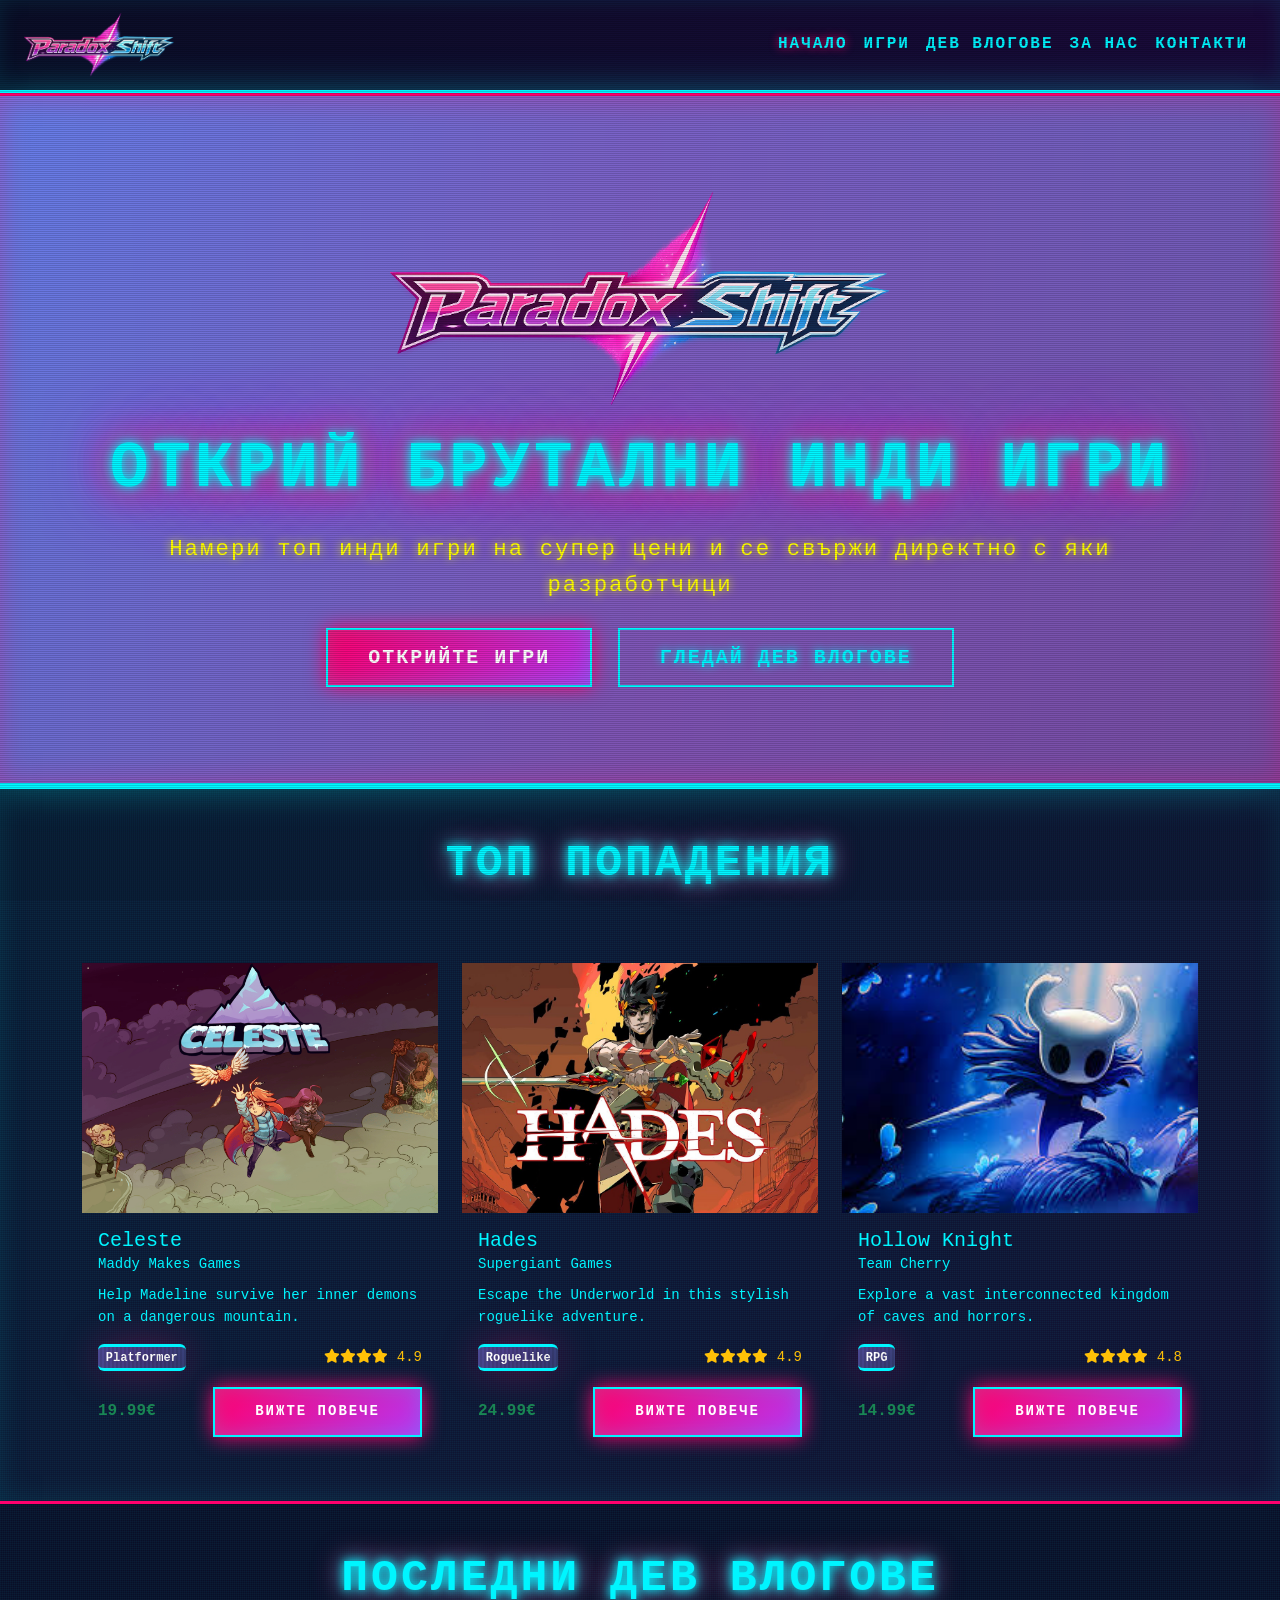
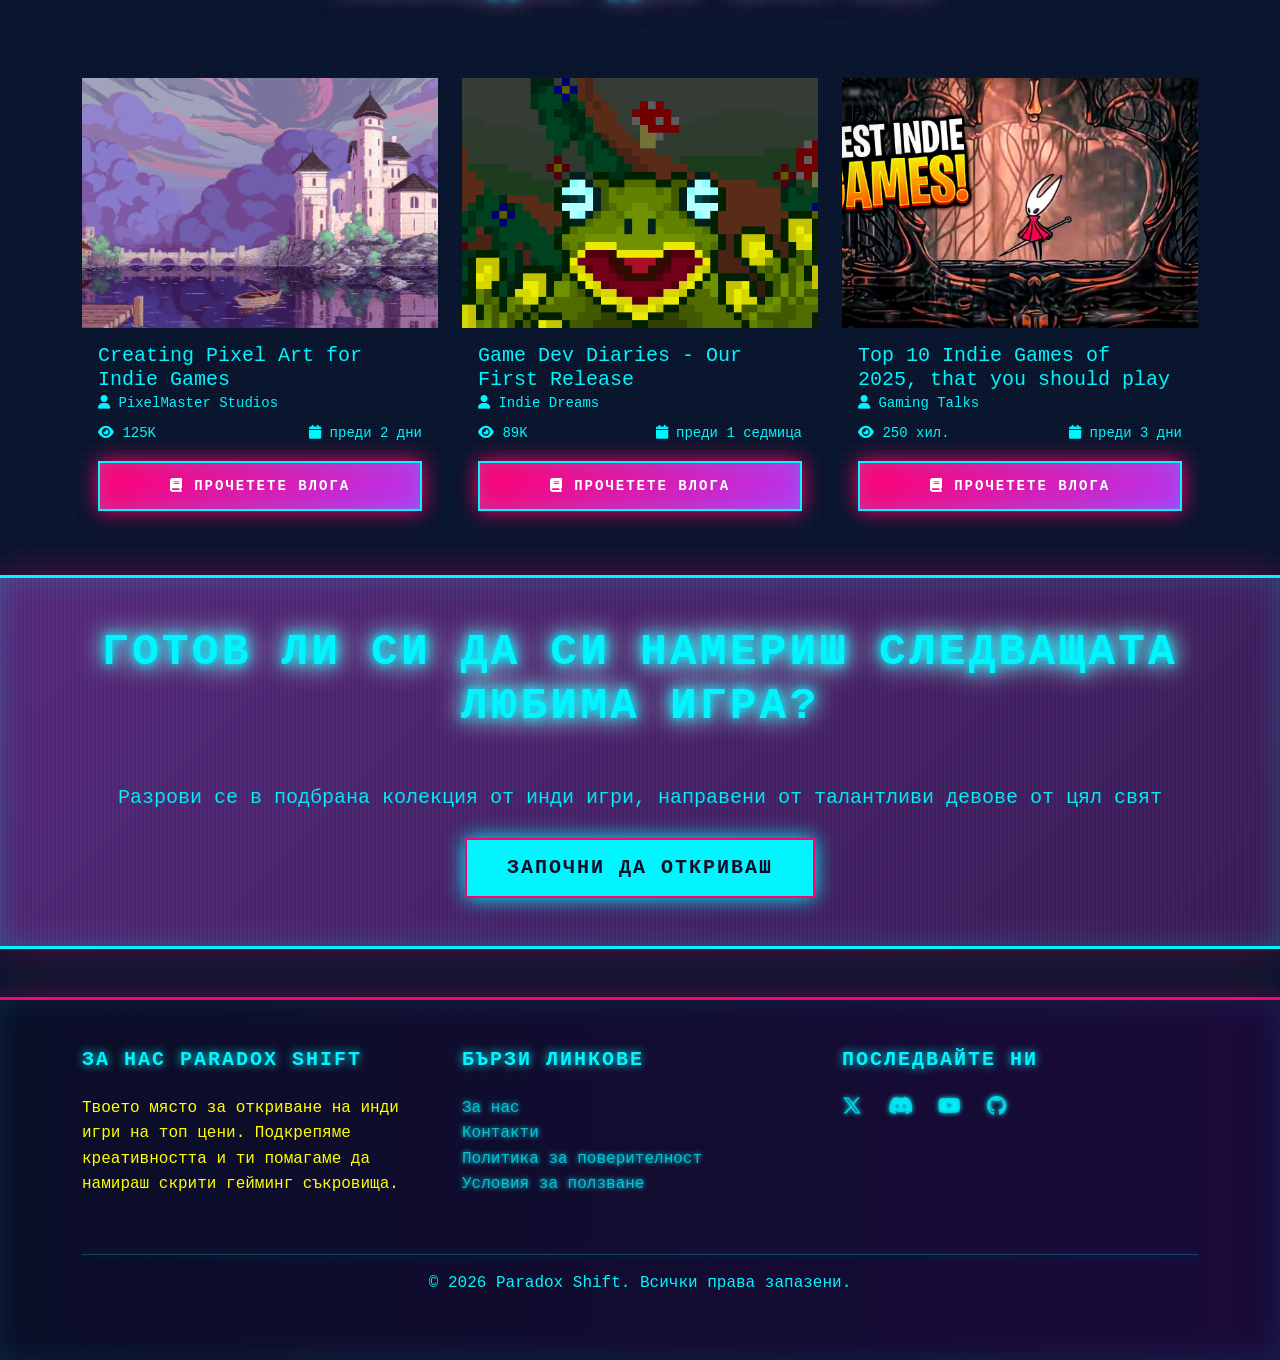
==== commit 53aae0c7: "minor fixes" ====
--- a/index.html
+++ b/index.html
@@ -4,7 +4,7 @@
     <meta charset="UTF-8">
     <meta name="viewport" content="width=device-width, initial-scale=1.0">
     <title>Paradox Shift - Открийте Indie Игри </title>
-    <link rel="icon" href="../assets/media/images/icon.png" type="image/png">
+    <link rel="icon" href="assets/media/images/icon.png" type="image/png">
     <!--Bootstrap 5.3 CSS-->
     <link href="https://cdn.jsdelivr.net/npm/bootstrap@5.3.8/dist/css/bootstrap.min.css" rel="stylesheet" integrity="sha384-sRIl4kxILFvY47J16cr9ZwB07vP4J8+LH7qKQnuqkuIAvNWLzeN8tE5YBujZqJLB" crossorigin="anonymous">
     <!-- CSS -->
@@ -33,7 +33,7 @@
             </div>
         </div>
     </nav>
-<!-- Hero Section -->
+<!-- Hero -->
      <section class="hero bg-dark text-white py-5" style="background: linear-gradient(135deg, #667eea 0%, #764ba2 100%);">
         <div class="container py-5 text-center">
             <img src = "assets/media/images/ParadoxShiftLogo.png" alt = "ParadoxShiftLogo" class = "hero-logo mb-4">
@@ -62,7 +62,7 @@
         </div>
     </section>
 
-    <!-- CTA Section -->
+    <!-- CTA  -->
     <section class="bg-primary text-white py-5">
         <div class="container text-center">
             <h2 class="mb-4">Готов ли си да си намериш следващата любима игра?</h2>
--- a/assets/css/style.css
+++ b/assets/css/style.css
@@ -59,16 +59,12 @@
     z-index: 999;
 }
 
-/* navbar */
-
 .navbar {
     background: linear-gradient(90deg, var(--dark-bg) 0%, #1a0a3a 100%) !important;
     border-bottom: 3px solid var(--neon-cyan);
     box-shadow: 0 0 20px rgba(0, 245, 255, 0.5), inset 0 0 20px rgba(0, 245, 255, 0.1);
     backdrop-filter: blur(10px);
 }
-
-
 
 .nav-link {
     color: var(--neon-cyan) !important;
@@ -105,8 +101,6 @@
     text-shadow: 0 0 10px var(--neon-pink);
 }
 
-/* hero section*/
-
 .hero {
     background: linear-gradient(135deg, rgba(255, 0, 110, 0.1) 0%, rgba(181, 55, 242, 0.1) 100%);
     backdrop-filter: blur(10px);
@@ -182,8 +176,6 @@
     }
 }
 
-/* buttons */
-
 .btn {
     border-radius: 0;
     padding: 0.8rem 2.5rem;
@@ -247,8 +239,6 @@
     box-shadow: 0 0 30px var(--neon-pink);
     border-color: var(--neon-cyan);
 }
-
-/* sections */
 
 section {
     position: relative;
@@ -327,8 +317,6 @@
         0 0 30px white;
 }
 
-/* footer */
-
 footer {
     background: linear-gradient(90deg, var(--dark-bg) 0%, #1a0a3a 100%);
     border-top: 3px solid var(--neon-pink);
@@ -365,9 +353,6 @@
     border-color: var(--neon-cyan) !important;
     box-shadow: 0 0 10px var(--neon-cyan);
 }
-/* ==========================================
-   FORMS
-   ========================================== */
 
 .form-control,
 .form-select {
@@ -401,10 +386,6 @@
     text-shadow: 0 0 5px var(--neon-cyan);
 }
 
-/* ==========================================
-   UTILITIES
-   ========================================== */
-
 .text-white-50 {
     color: rgba(0, 245, 255, 0.7) !important;
 }
@@ -508,51 +489,6 @@
     color: var(--neon-cyan);
 }
 
-/* Team Members */
-.team-member {
-    background: linear-gradient(135deg, rgba(181, 55, 242, 0.1) 0%, rgba(0, 245, 255, 0.1) 100%);
-    border: 2px solid var(--neon-purple);
-    padding: 2rem;
-    text-align: center;
-    transition: all 0.3s ease;
-    border-radius: 0;
-    box-shadow: 0 0 15px rgba(181, 55, 242, 0.3);
-}
-
-.team-member:hover {
-    border-color: var(--neon-cyan);
-    box-shadow: 0 0 25px rgba(0, 245, 255, 0.5);
-    transform: scale(1.05);
-}
-
-.member-avatar {
-    color: var(--neon-cyan);
-    margin-bottom: 1.5rem;
-    text-shadow: 0 0 20px var(--neon-cyan);
-}
-
-.team-member h4 {
-    color: var(--neon-yellow);
-    text-transform: uppercase;
-    letter-spacing: 2px;
-    font-weight: 700;
-    margin-bottom: 0.5rem;
-    text-shadow: 0 0 10px var(--neon-yellow);
-}
-
-.team-member .role {
-    color: var(--neon-pink);
-    font-weight: 700;
-    text-transform: uppercase;
-    letter-spacing: 1px;
-    margin-bottom: 1rem;
-}
-
-.team-member .description {
-    color: var(--neon-cyan);
-    font-size: 0.9rem;
-}
-
 /* Stats Section */
 .stat-card {
     background: linear-gradient(135deg, rgba(0, 245, 255, 0.1) 0%, rgba(255, 0, 110, 0.1) 100%);
@@ -584,10 +520,6 @@
     letter-spacing: 1px;
 }
 
-/* ==========================================
-   CONTACT PAGE STYLES
-   ========================================== */
-
 .contact-form-container {
     background: linear-gradient(135deg, rgba(0, 245, 255, 0.1) 0%, rgba(181, 55, 242, 0.1) 100%);
     border: 2px solid var(--neon-cyan);
@@ -602,7 +534,6 @@
     margin-bottom: 2rem;
 }
 
-/* Contact Info Cards */
 .contact-info-card {
     background: linear-gradient(135deg, rgba(255, 0, 110, 0.1) 0%, rgba(181, 55, 242, 0.1) 100%);
     border: 2px solid var(--neon-pink);
@@ -655,7 +586,6 @@
     text-shadow: 0 0 15px var(--neon-cyan);
 }
 
-/* Social Links */
 .social-links {
     display: flex;
     flex-wrap: wrap;
@@ -692,7 +622,6 @@
     transform: translateY(-5px);
 }
 
-/* Accordion Styling */
 .accordion-item {
     background: linear-gradient(135deg, rgba(0, 245, 255, 0.05) 0%, rgba(181, 55, 242, 0.05) 100%);
     border: 1px solid var(--neon-cyan);
@@ -741,62 +670,6 @@
     color: var(--neon-cyan);
     margin-left: 0.5rem;
 }
-/* ==========================================
-   RESPONSIVE DESIGN
-   ========================================== */
-
-@media (max-width: 768px) {
-    .hero h1 {
-        font-size: 2.5rem;
-    }
-
-    section h2 {
-        font-size: 2rem;
-    }
-
-    .navbar-brand {
-        font-size: 1.4rem;
-    }
-
-    .btn {
-        padding: 0.7rem 1.8rem;
-        font-size: 0.9rem;
-    }
-    .hero-logo{
-        max-width: 100px;
-        max-height:100px;
-    }
-}
-
-@media (max-width: 480px) {
-    .hero h1 {
-        font-size: 1.8rem;
-    }
-
-    .hero p {
-        font-size: 1rem;
-    }
-
-    section h2 {
-        font-size: 1.5rem;
-    }
-
-    .game-card img {
-        height: 180px;
-    }
-    .logimage{
-        max-width: 40px;
-        max-height: 40px;
-    }
-    .hero-logo{
-        max-width: 100px;
-        max-height:100px;
-    }
-}
-
-/* ==========================================
-   HERO LOGO SIZING
-   ========================================== */
 
 .hero-logo {
     max-width: 500px;
@@ -832,3 +705,70 @@
 #vlogDate {
     color: var(--neon-yellow) !important;
 }
+.game-card .card-text.text-muted,
+.vlog-card .card-text.text-muted{
+    color: var(--neon-cyan)!important;
+}
+#featuredGames .text-muted,
+#latestVlogs .text-muted{
+    color: var(--neon-cyan)!important;
+}
+.d-flex.justify-content-between.small.text-muted {
+    color: var(--neon-cyan) !important;
+}
+
+.small.text-muted {
+    color: var(--neon-cyan) !important;
+}
+.text-center {
+    color: var(--neon-cyan)!important;
+}
+
+@media (max-width: 768px) {
+    .hero h1 {
+        font-size: 2.5rem;
+    }
+
+    section h2 {
+        font-size: 2rem;
+    }
+
+    .navbar-brand {
+        font-size: 1.4rem;
+    }
+
+    .btn {
+        padding: 0.7rem 1.8rem;
+        font-size: 0.9rem;
+    }
+    .hero-logo{
+        max-width: 300px;
+        max-height:300px;
+    }
+}
+
+@media (max-width: 480px) {
+    .hero h1 {
+        font-size: 1.8rem;
+    }
+
+    .hero p {
+        font-size: 1rem;
+    }
+
+    section h2 {
+        font-size: 1.5rem;
+    }
+
+    .game-card img {
+        height: 180px;
+    }
+    .logimage{
+        max-width: 40px;
+        max-height: 40px;
+    }
+    .hero-logo{
+        max-width: 100px;
+        max-height:100px;
+    }
+}
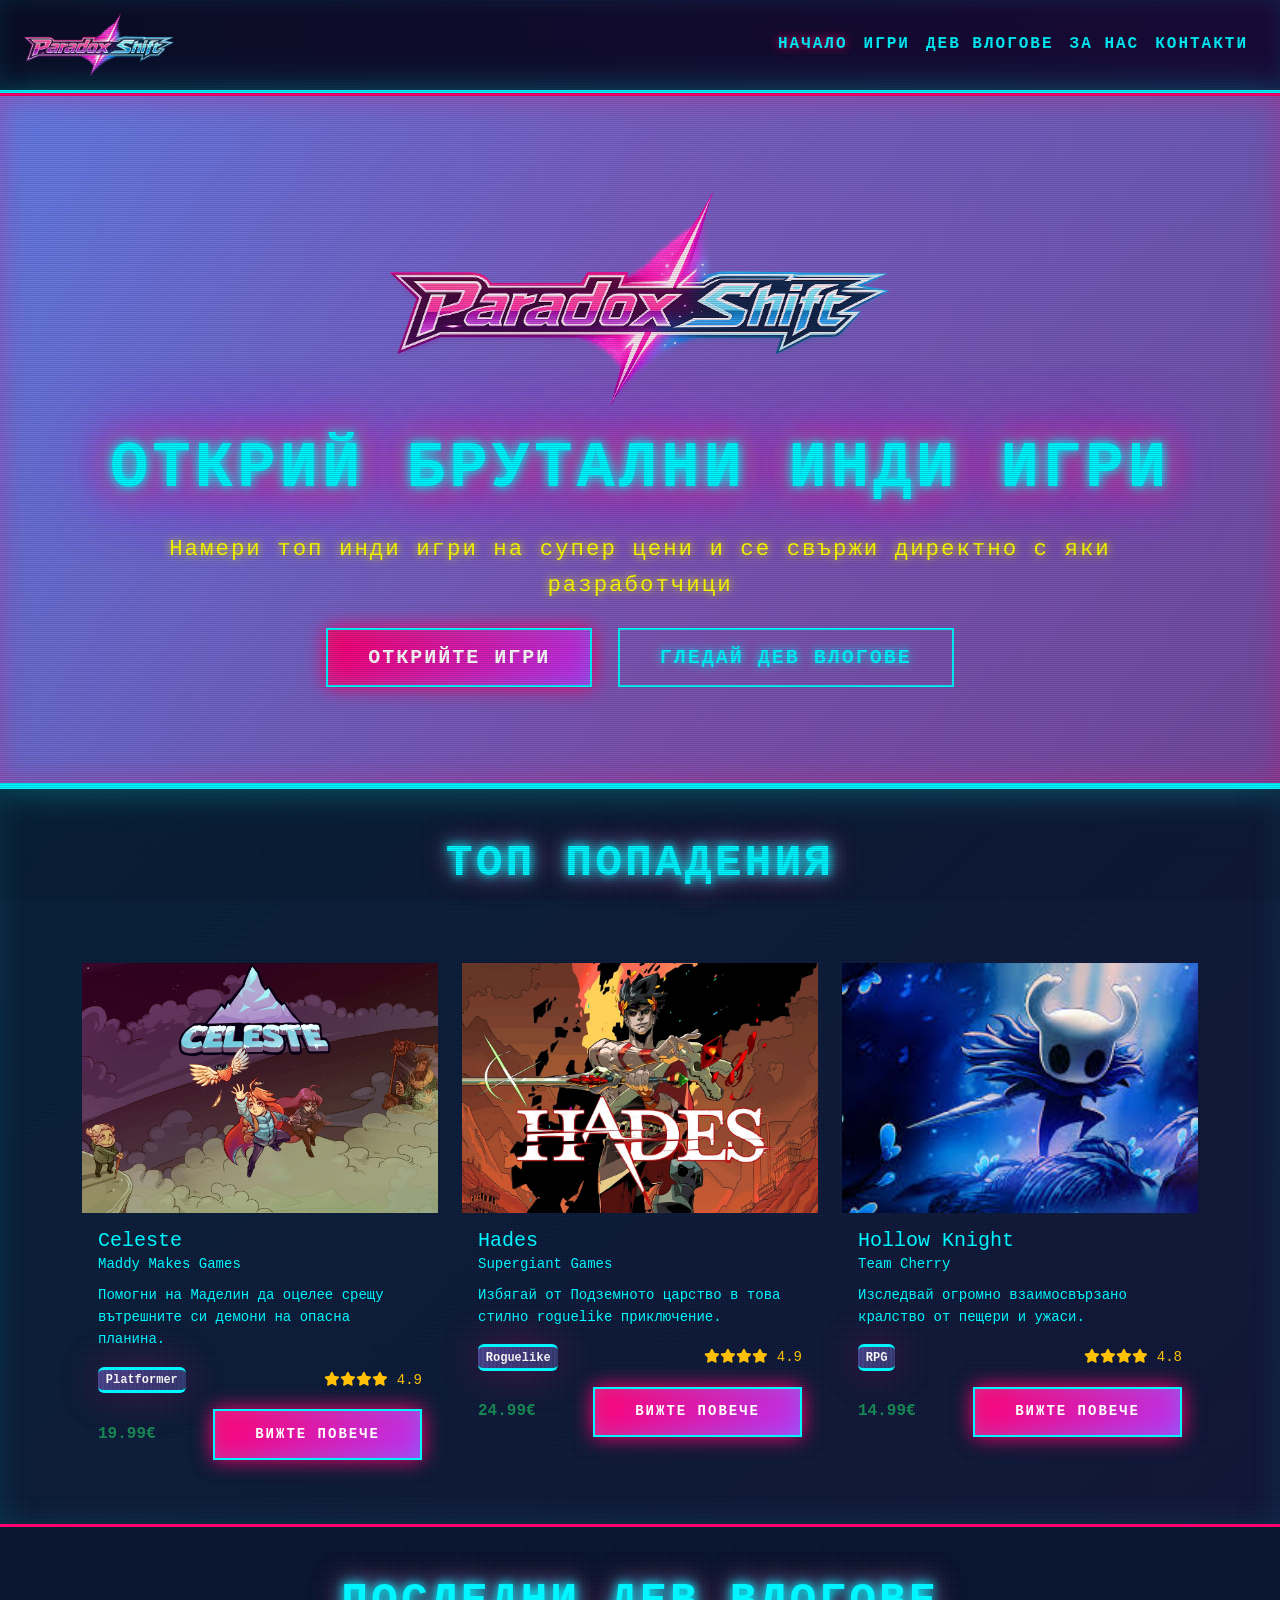
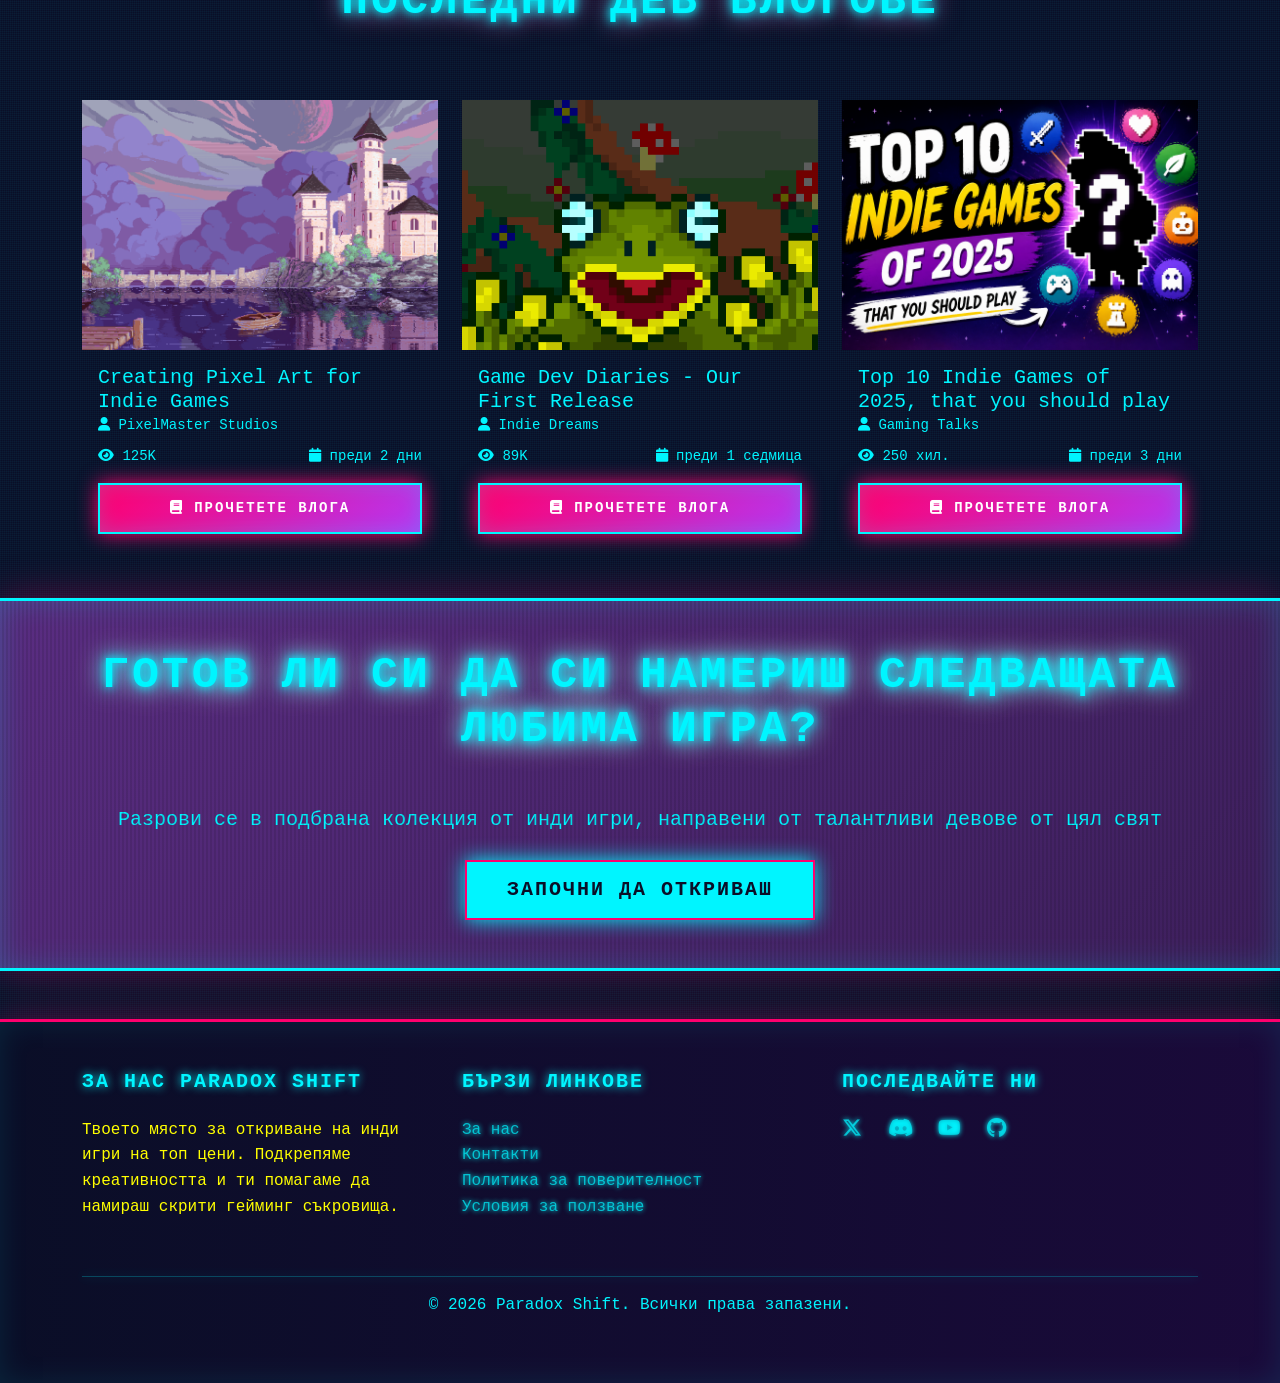
==== commit 1c5c9c3e: "more images added and minor fixes" ====
--- a/index.html
+++ b/index.html
@@ -101,7 +101,7 @@
     </footer>
     <script src="https://code.jquery.com/jquery-3.6.0.min.js"></script>
     <script src="https://cdn.jsdelivr.net/npm/bootstrap@5.3.0/dist/js/bootstrap.bundle.min.js"></script>
-    <script src="assets/js/games-data.js"></script>
+    <script src="assets/js/data.js"></script>
     <script src="assets/js/main.js"></script>
 </body>
 </html>
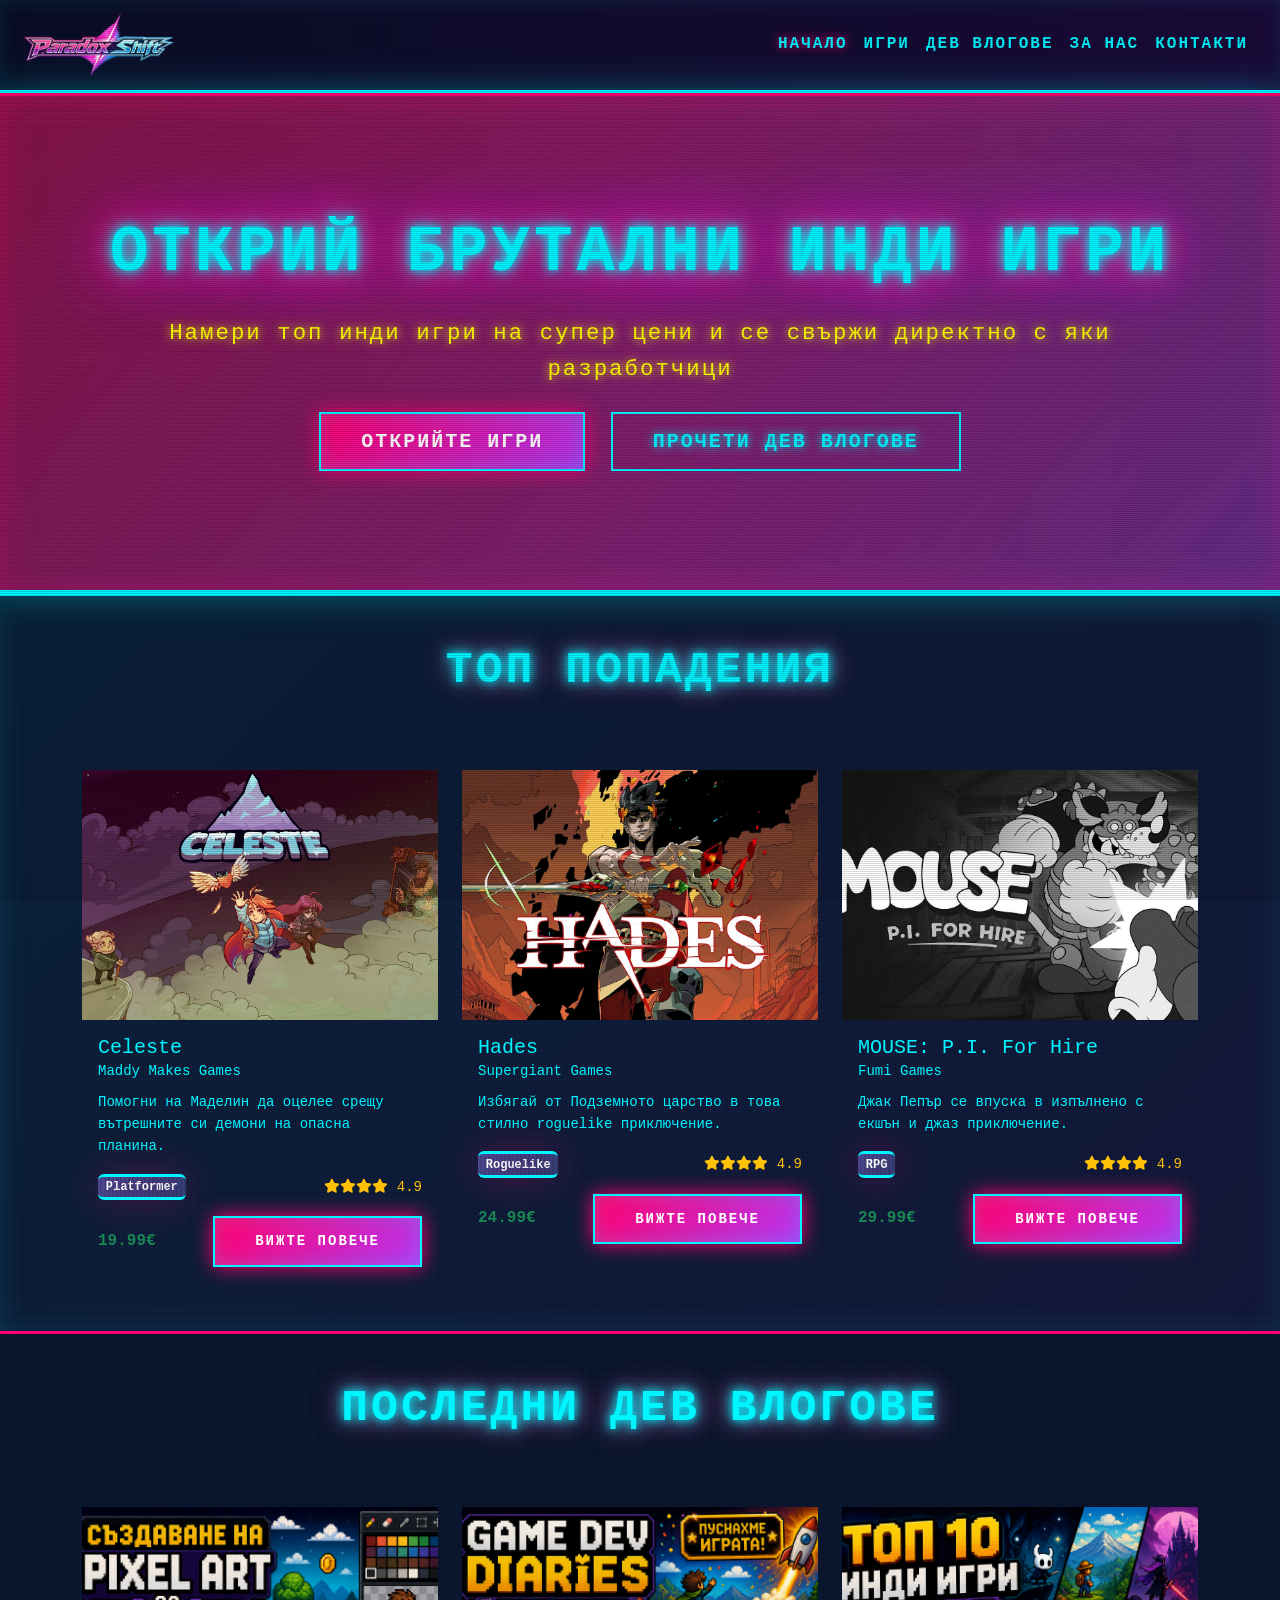
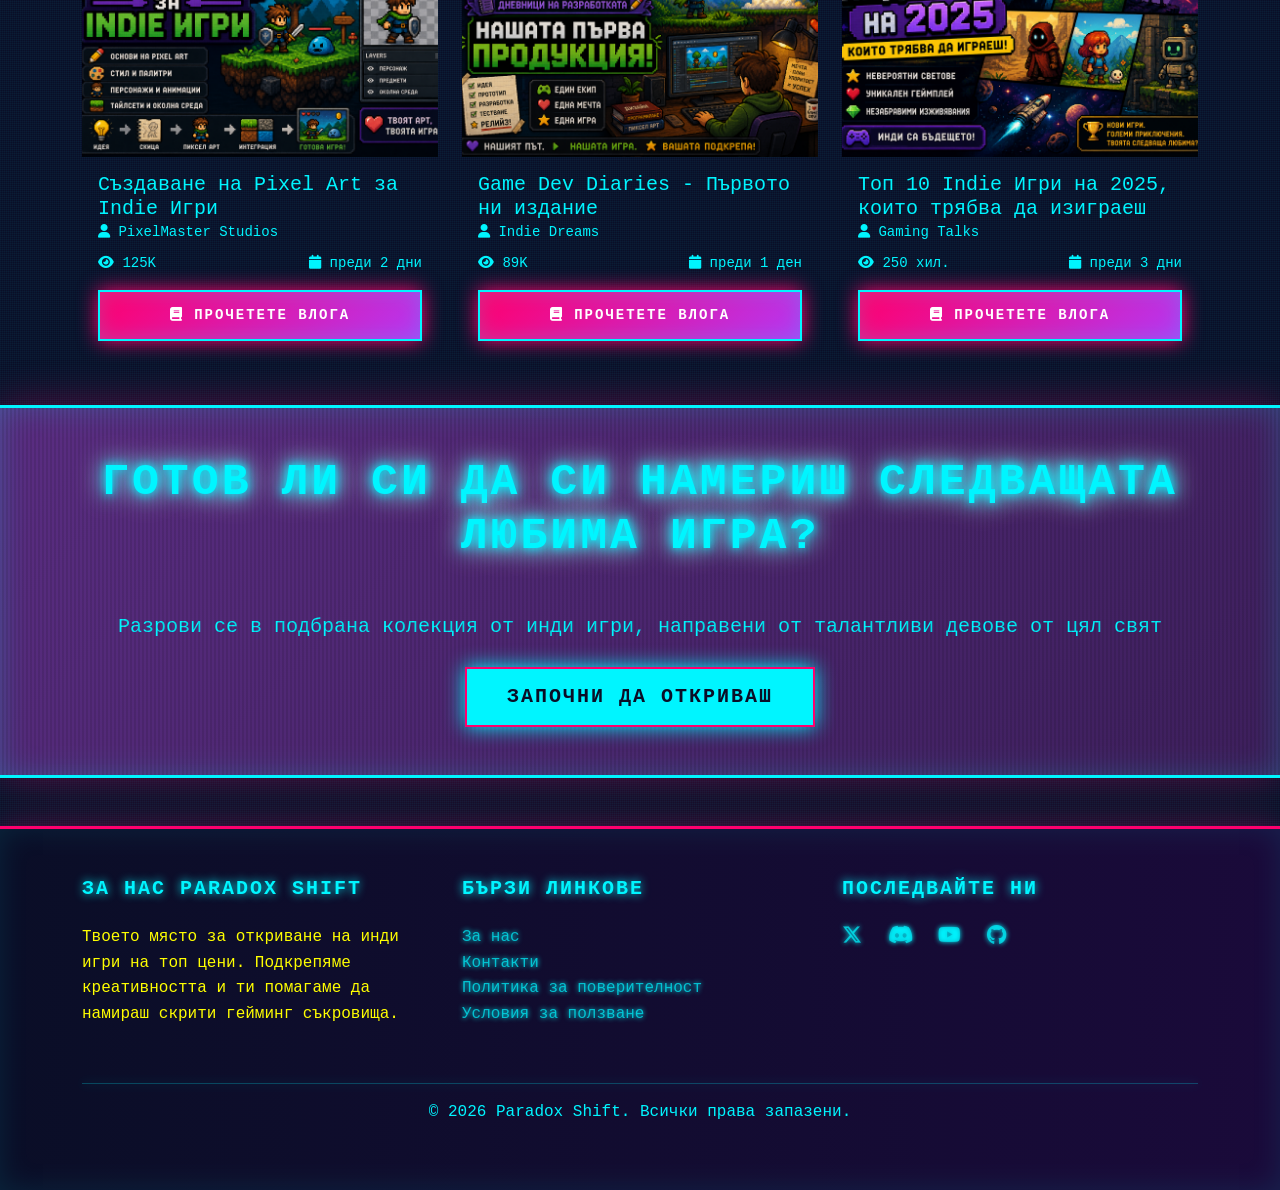
==== commit a056f1b5: "v1.0 video and audio added , changes to the vlogs, ai gen images," ====
--- a/index.html
+++ b/index.html
@@ -34,13 +34,18 @@
         </div>
     </nav>
 <!-- Hero -->
-     <section class="hero bg-dark text-white py-5" style="background: linear-gradient(135deg, #667eea 0%, #764ba2 100%);">
-        <div class="container py-5 text-center">
-            <img src = "assets/media/images/ParadoxShiftLogo.png" alt = "ParadoxShiftLogo" class = "hero-logo mb-4">
+     <section class="hero bg-dark text-white">
+        <div class="hero-video-container">
+            <video class="hero-video" autoplay muted loop>
+                <source src="assets/media/video/ParadoxShiftintro.mp4" type="video/mp4">
+            </video>
+            <div class="hero-overlay"></div>
+        </div>
+        <div class="container py-5 text-center hero-content">
             <h1 class="display-4 fw-bold mb-4">Открий брутални инди игри</h1>
             <p class="lead mb-4">Намери топ инди игри на супер цени и се свържи директно с яки разработчици</p>
             <a href="pages/games.html" class="btn btn-primary btn-lg me-3">Открийте игри</a>
-            <a href="pages/vlogs.html" class="btn btn-outline-light btn-lg">Гледай дев влогове</a>
+            <a href="pages/vlogs.html" class="btn btn-outline-light btn-lg">Прочети дев влогове</a>
         </div>
     </section>
 
@@ -56,7 +61,7 @@
     <!-- Latest Vlogs  -->
     <section class="py-5">
         <div class="container">
-            <h2 class="text-center mb-5">Последни дев влогове</h2>
+            <h2 class="text-center mb-5">Последни дев Влогове</h2>
             <div id="latestVlogs" class="row g-4">
             </div>
         </div>
--- a/assets/css/style.css
+++ b/assets/css/style.css
@@ -115,6 +115,35 @@
         inset 0 0 30px rgba(255, 0, 110, 0.3),
         0 0 40px rgba(0, 245, 255, 0.3);
 }
+.hero-video-container {
+    position: absolute;
+    top: 0;
+    left: 0;
+    width: 100%;
+    height: 100%;
+    overflow: hidden;
+}
+
+.hero-video {
+    width: 100%;
+    height: 100%;
+    object-fit: cover;
+    display: block;
+}
+.hero-overlay {
+    position: absolute;
+    top: 0;
+    left: 0;
+    width: 100%;
+    height: 100%;
+    background: linear-gradient(135deg, rgba(255, 0, 110, 0.4) 0%, rgba(181, 55, 242, 0.4) 100%);
+    backdrop-filter: blur(2px);
+}
+
+.hero-content {
+    position: relative;
+    z-index: 2;
+}
 
 .hero::before {
     content: '';
@@ -725,6 +754,14 @@
 }
 
 @media (max-width: 768px) {
+    .hero {
+        min-height: 400px;
+    }
+    
+    .hero-content {
+        padding: 3rem 1rem !important;
+    }
+
     .hero h1 {
         font-size: 2.5rem;
     }
@@ -745,9 +782,27 @@
         max-width: 300px;
         max-height:300px;
     }
+    .video-container {
+        padding-bottom: 56.25%;
+    }
 }
 
 @media (max-width: 480px) {
+     .hero {
+        min-height: 300px;
+    }
+    
+    .hero h1 {
+        font-size: 1.8rem !important;
+    }
+    
+    .hero p {
+        font-size: 1rem !important;
+    }
+    
+    .hero-content {
+        padding: 2rem 1rem !important;
+    }
     .hero h1 {
         font-size: 1.8rem;
     }
@@ -771,4 +826,30 @@
         max-width: 100px;
         max-height:100px;
     }
-}+    .video-container {
+        padding-bottom: 56.25%;
+        border: 1px solid var(--neon-cyan);
+    }
+}
+/* Responsive Video Container */
+.video-container {
+    position: relative;
+    width: 100%;
+    padding-bottom: 56.25%; /* 16:9 aspect ratio */
+    height: 0;
+    overflow: hidden;
+    border: 2px solid var(--neon-cyan);
+    box-shadow: 0 0 30px rgba(0, 245, 255, 0.3);
+    background: linear-gradient(135deg, rgba(0, 245, 255, 0.1) 0%, rgba(181, 55, 242, 0.1) 100%);
+}
+
+.responsive-video {
+    position: absolute;
+    top: 0;
+    left: 0;
+    width: 100%;
+    height: 100%;
+    display: block;
+    background: black;
+}
+
